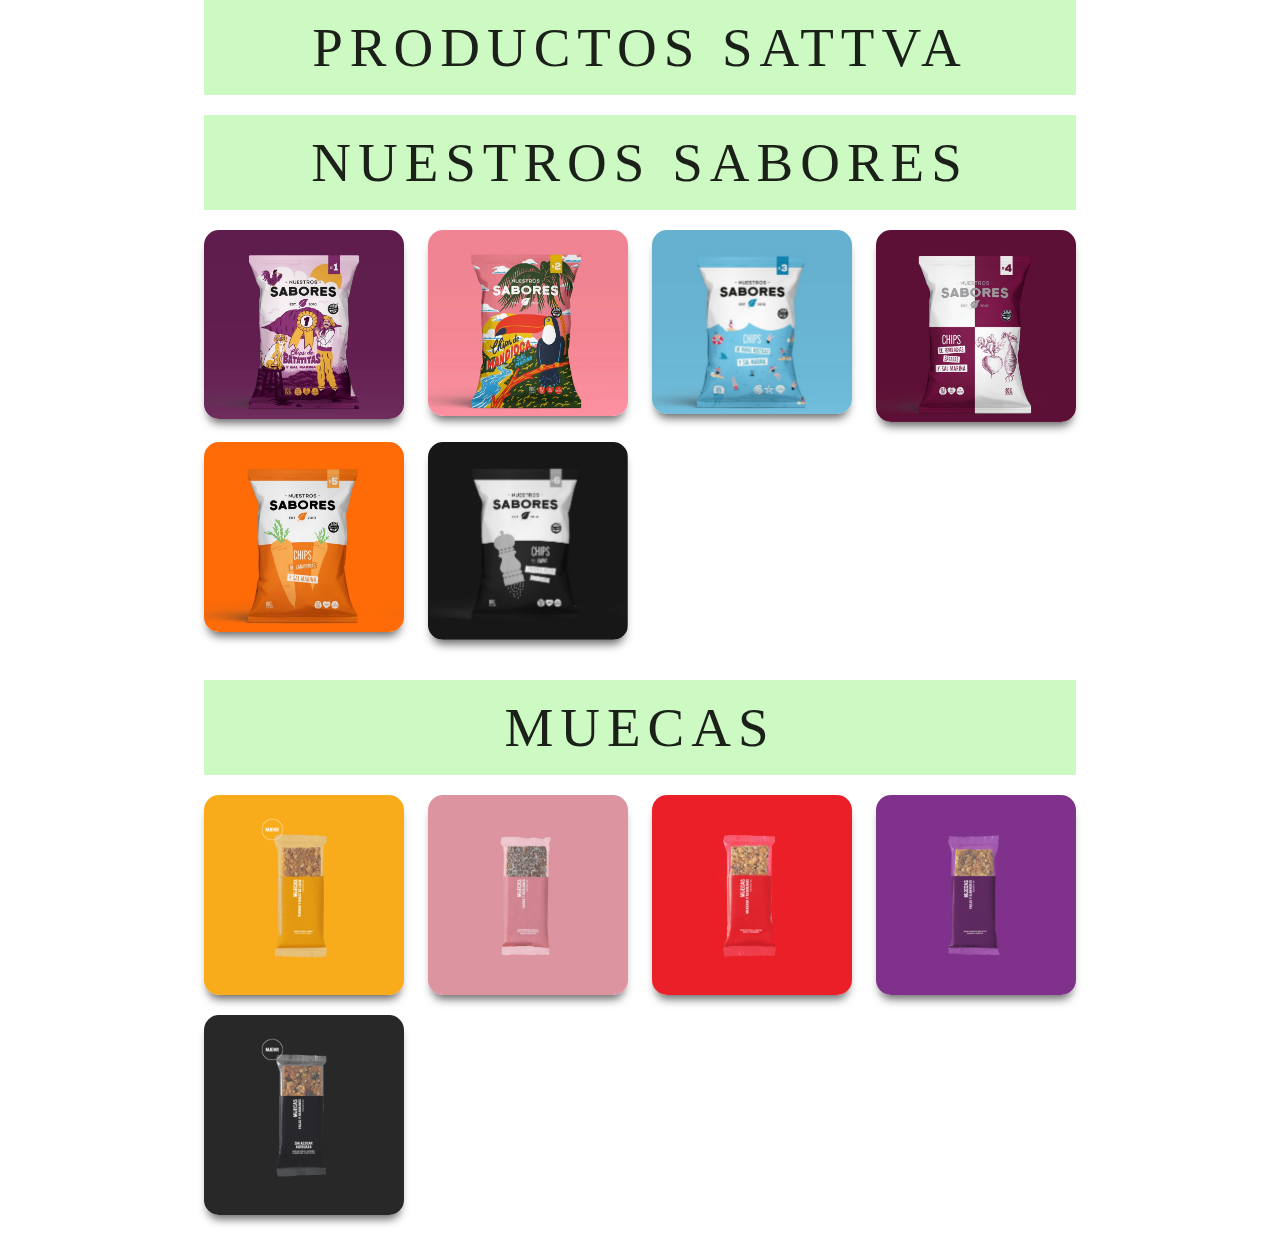
==== products.html @ c897d8fd "Implementacion de galeria" ====
<!DOCTYPE html>
<html lang="es">
<head>
    <meta charset="UTF-8">
    <meta http-equiv="X-UA-Compatible" content="IE=edge">
    <meta name="viewport" content="width=device-width, initial-scale=1.0">
    <link rel="stylesheet" href="https://cdnjs.cloudflare.com/ajax/libs/materialize/1.0.0/css/materialize.min.css">
    <link rel="stylesheet" href="css/stylesproducts.css">
    <link rel="shortcut icon" type="Imagen/x-icon" href="img/Logosattva.jpg">
    <title>Productos</title>
</head>
<body>
    
    <main class="container">
        <div class="row">
            <div class="col s12 center-align">
                <h1 class="titulo">Productos Sattva</h1>
            </div>
        </div>

        <div class="row">
            <div class="col s12 center-align">
                <h2 class="titulo">Nuestros Sabores</h2>
            </div>
        </div>

        <div class="row galeria">
            <div class="col s12 m4 l3">
                <div class="material-placeholder">
                    <img src="img/Fotos Sattva/Nuestros Sabores/batata.png" class="responsive-img materialboxed" alt="" data-caption="Sabor Batata">
                </div>
            </div>

            <div class="col s12 m4 l3">
                <div class="material-placeholder">
                    <img src="img/Fotos Sattva/Nuestros Sabores/yukita.png" class="responsive-img materialboxed" alt="" data-caption="Sabor Yukita">
                </div>
            </div>

            <div class="col s12 m4 l3">
                <div class="material-placeholder">
                    <img src="img/Fotos Sattva/Nuestros Sabores/rustica.png" class="responsive-img materialboxed" alt="" data-caption="Sabor Rustica">
                </div>
            </div>

            <div class="col s12 m4 l3">
                <div class="material-placeholder">
                    <img src="img/Fotos Sattva/Nuestros Sabores/raiz.png" class="responsive-img materialboxed" alt="" data-caption="Sabor Batata y Remolacha">
                </div>
            </div>

            <div class="col s12 m4 l3">
                <div class="material-placeholder">
                    <img src="img/Fotos Sattva/Nuestros Sabores/zanahoria.png" class="responsive-img materialboxed" alt="" data-caption="Sabor Zanahoria">
                </div>
            </div>

            <div class="col s12 m4 l3">
                <div class="material-placeholder">
                    <img src="img/Fotos Sattva/Nuestros Sabores/papapimienta.png" class="responsive-img materialboxed" alt="" data-caption="Sabor Pimienta">
                </div>
            </div>
        </div>

        <div class="row">
            <div class="col s12 center-align">
                <h2 class="titulo">Muecas</h2>
            </div>
        </div>

        <div class="row galeria">

            <div class="col s12 m4 l3">
                <div class="material-placeholder">
                    <img src="img/Fotos Sattva/Muecas/m1.png" class="responsive-img materialboxed" alt="" data-caption="Sabor Banana y Dulce de leche">
                </div>
            </div>

            <div class="col s12 m4 l3">
                <div class="material-placeholder">
                    <img src="img/Fotos Sattva/Muecas/m2.png" class="responsive-img materialboxed" alt="" data-caption="Sabor Cacao y Avellanas">
                </div>
            </div>

            <div class="col s12 m4 l3">
                <div class="material-placeholder">
                    <img src="img/Fotos Sattva/Muecas/m3.png" class="responsive-img materialboxed" alt="" data-caption="Sabor Manzana y Arandanos">
                </div>
            </div>

            <div class="col s12 m4 l3">
                <div class="material-placeholder">
                    <img src="img/Fotos Sattva/Muecas/m4.png" class="responsive-img materialboxed" alt="" data-caption="Sabor Pasas y Almendras">
                </div>
            </div>

            <div class="col s12 m4 l3">
                <div class="material-placeholder">
                    <img src="img/Fotos Sattva/Muecas/m5.png" class="responsive-img materialboxed" alt="" data-caption="Sabor Pasas y Arandanos Sin Azucar">
                </div>
            </div>
        </div>
    </main>

    <script src="https://cdnjs.cloudflare.com/ajax/libs/materialize/1.0.0/js/materialize.min.js"></script>
    <script src="js/products.js"></script>
</body>
</html>
---- css/stylesproducts.css ----
html, body, div, span, applet, object, iframe,
h1, h2, h3, h4, h5, h6, p, blockquote, pre,
a, abbr, acronym, address, big, cite, code,
del, dfn, em, img, ins, kbd, q, s, samp,
small, strike, strong, sub, sup, tt, var,
b, u, i, center,
dl, dt, dd, ol, ul, li,
fieldset, form, label, legend,
table, caption, tbody, tfoot, thead, tr, th, td,
article, aside, canvas, details, embed, 
figure, figcaption, footer, header, hgroup, 
menu, nav, output, ruby, section, summary,
time, mark, audio, video {
	margin: 0;
	padding: 0;
	border: 0;
	font-size: 100%;
	font: inherit;
	vertical-align: baseline;
}
/* HTML5 display-role reset for older browsers */
article, aside, details, figcaption, figure, 
footer, header, hgroup, menu, nav, section {
	display: block;
}
body {
	line-height: 1;
}
ol, ul {
	list-style: none;
}
blockquote, q {
	quotes: none;
}
blockquote:before, blockquote:after,
q:before, q:after {
	content: '';
	content: none;
}
table {
	border-collapse: collapse;
	border-spacing: 0;
}

* {
box-sizing: border-box;
}

.titulo {
    padding: 20px;
    background-color: rgba(156, 244, 136, 0.5);
    font-size: 55px;
    text-transform: uppercase;
    letter-spacing: 7px;
}

.galeria img {
    box-shadow: 0 8px 10px -4px rgba(0, 0, 0, .6);
    border-radius: 15px;
}

.materialbox-caption {
    bottom: 30px;
    right: 0;
    width: 40%;
    height: auto;
    padding: 10px;
    margin: auto;
    background: rosybrown;
    box-shadow: 5px 5px #fff;
    font-size: 20px;
    color: #fff;
    line-height: 28px;
}

.galeria .col {
    margin-bottom: 20px;
}
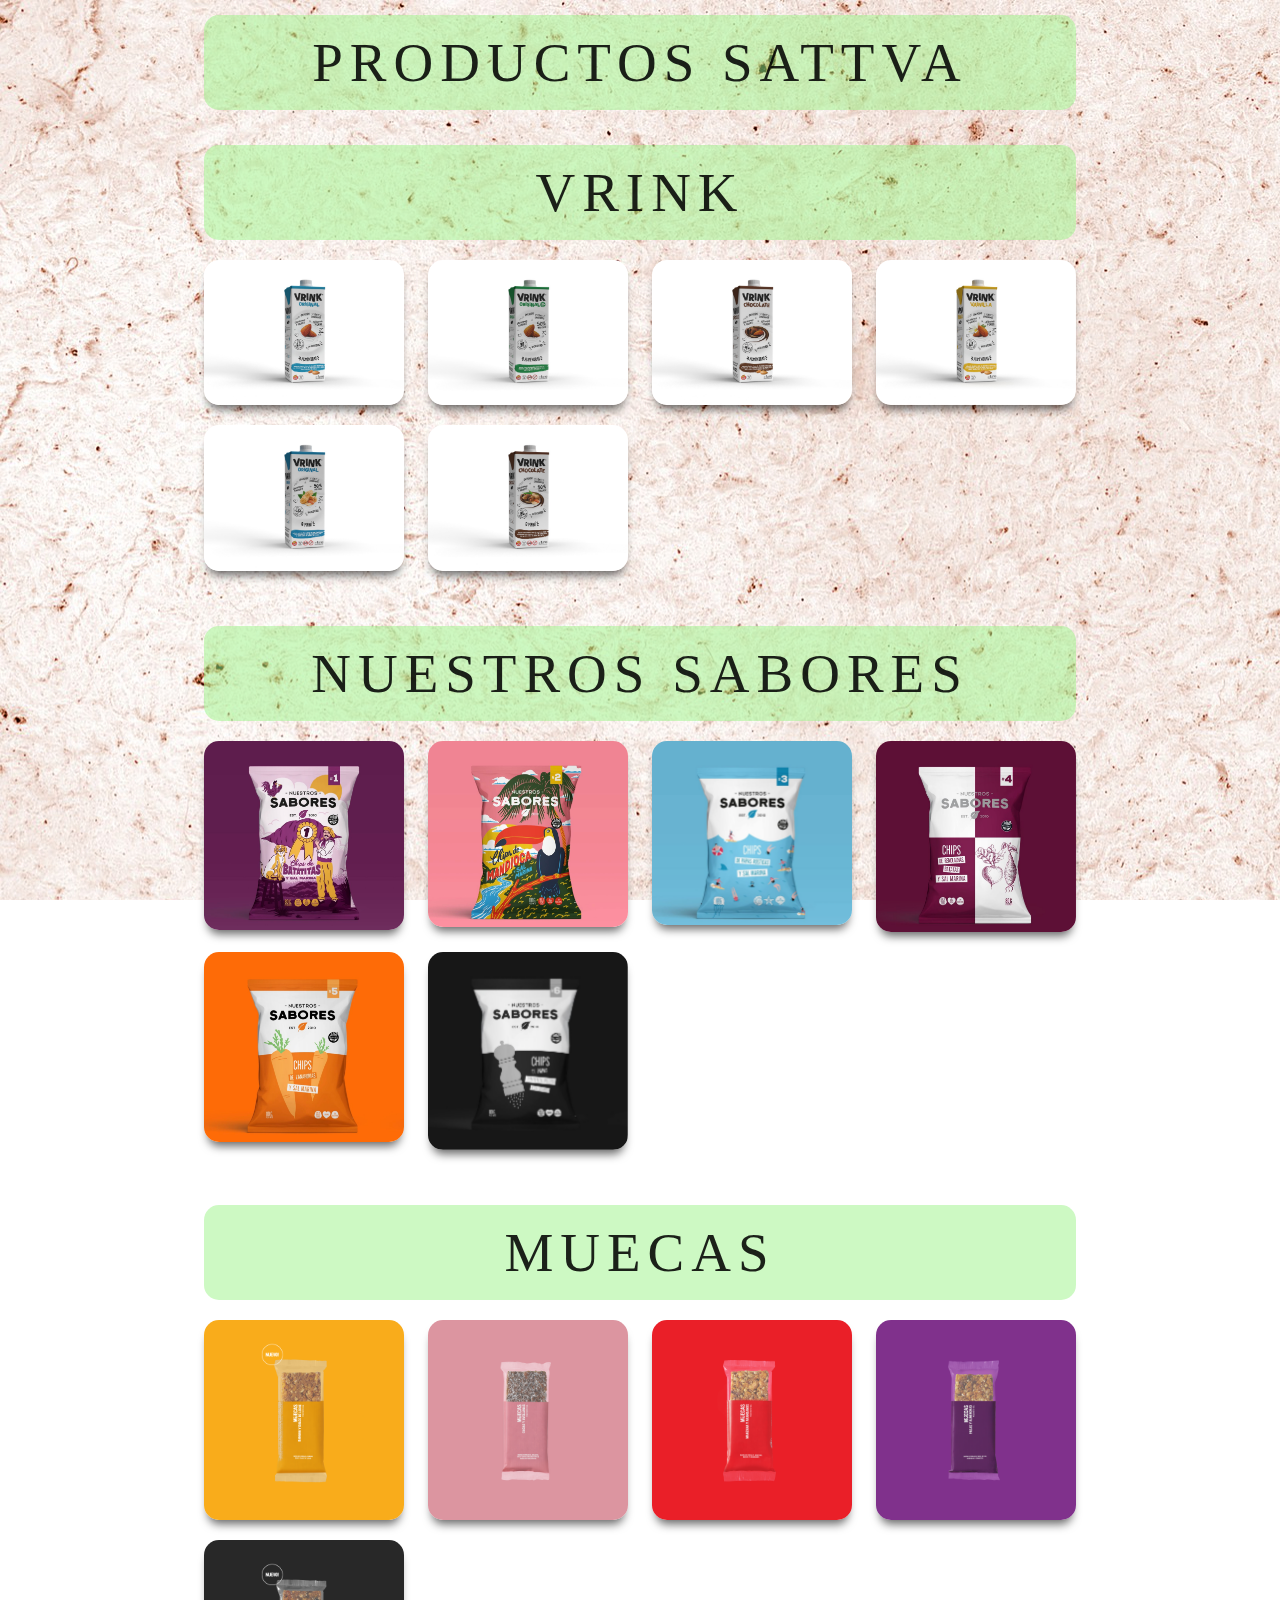
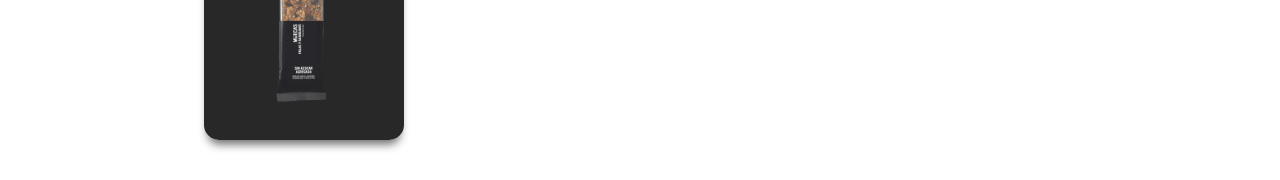
==== commit d4012f48: "Implememntacion de productos" ====
--- a/products.html
+++ b/products.html
@@ -15,6 +15,50 @@
         <div class="row">
             <div class="col s12 center-align">
                 <h1 class="titulo">Productos Sattva</h1>
+            </div>
+        </div>
+
+        <div class="row">
+            <div class="col s12 center-align">
+                <h2 class="titulo">Vrink</h2>
+            </div>
+        </div>
+
+        <div class="row galeria">
+            <div class="col s12 m4 l3">
+                <div class="material-placeholder">
+                    <img src="img/Fotos Sattva/Vrink/Almendras con Azúcar 1 Lt.jpeg" class="responsive-img materialboxed" alt="" data-caption="Almendra original">
+                </div>
+            </div>
+
+            <div class="col s12 m4 l3">
+                <div class="material-placeholder">
+                    <img src="img/Fotos Sattva/Vrink/Original Sin Azúcar 1 lt.jpeg" class="responsive-img materialboxed" alt="" data-caption="Almendra original Sin Azucar">
+                </div>
+            </div>
+
+            <div class="col s12 m4 l3">
+                <div class="material-placeholder">
+                    <img src="img/Fotos Sattva/Vrink/Almendra Chocolate 1lt.jpeg" class="responsive-img materialboxed" alt="" data-caption="Almendra Chocolate">
+                </div>
+            </div>
+
+            <div class="col s12 m4 l3">
+                <div class="material-placeholder">
+                    <img src="img/Fotos Sattva/Vrink/Almendras Vainilla 1lt.jpeg" class="responsive-img materialboxed" alt="" data-caption="Almendra Vainilla">
+                </div>
+            </div>
+
+            <div class="col s12 m4 l3">
+                <div class="material-placeholder">
+                    <img src="img/Fotos Sattva/Vrink/Mani Con Azucar 1lt.jpeg" class="responsive-img materialboxed" alt="" data-caption="Mani Original">
+                </div>
+            </div>
+
+            <div class="col s12 m4 l3">
+                <div class="material-placeholder">
+                    <img src="img/Fotos Sattva/Vrink/Mani Chocolate 1lt.jpeg" class="responsive-img materialboxed" alt="" data-caption="Mani Chocolate">
+                </div>
             </div>
         </div>
 
--- a/css/stylesproducts.css
+++ b/css/stylesproducts.css
@@ -46,9 +46,16 @@
 box-sizing: border-box;
 }
 
+body {
+    background-image: url(../img/fnweb.jpg);
+    background-attachment: fixed;
+}
+
 .titulo {
     padding: 20px;
     background-color: rgba(156, 244, 136, 0.5);
+    border-radius: 15px;
+    margin-top: 15px;
     font-size: 55px;
     text-transform: uppercase;
     letter-spacing: 7px;
@@ -67,6 +74,7 @@
     padding: 10px;
     margin: auto;
     background: rosybrown;
+    border-radius: 15px;
     box-shadow: 5px 5px #fff;
     font-size: 20px;
     color: #fff;
@@ -75,4 +83,26 @@
 
 .galeria .col {
     margin-bottom: 20px;
+}
+
+body::-webkit-scrollbar {
+    width: 10px;
+}
+
+body::-webkit-scrollbar-thumb {
+background: rgba(0, 237, 7, 0.5);
+border-radius: 50px;
+border-right: 2px solid #fff;
+}
+
+@media screen and (max-width: 600px) {
+    .materialbox-caption {
+        width: 90%;
+    }
+}
+
+@media screen and (max-width: 992px) {
+    .materialbox-caption {
+        width: 70%;
+    }
 }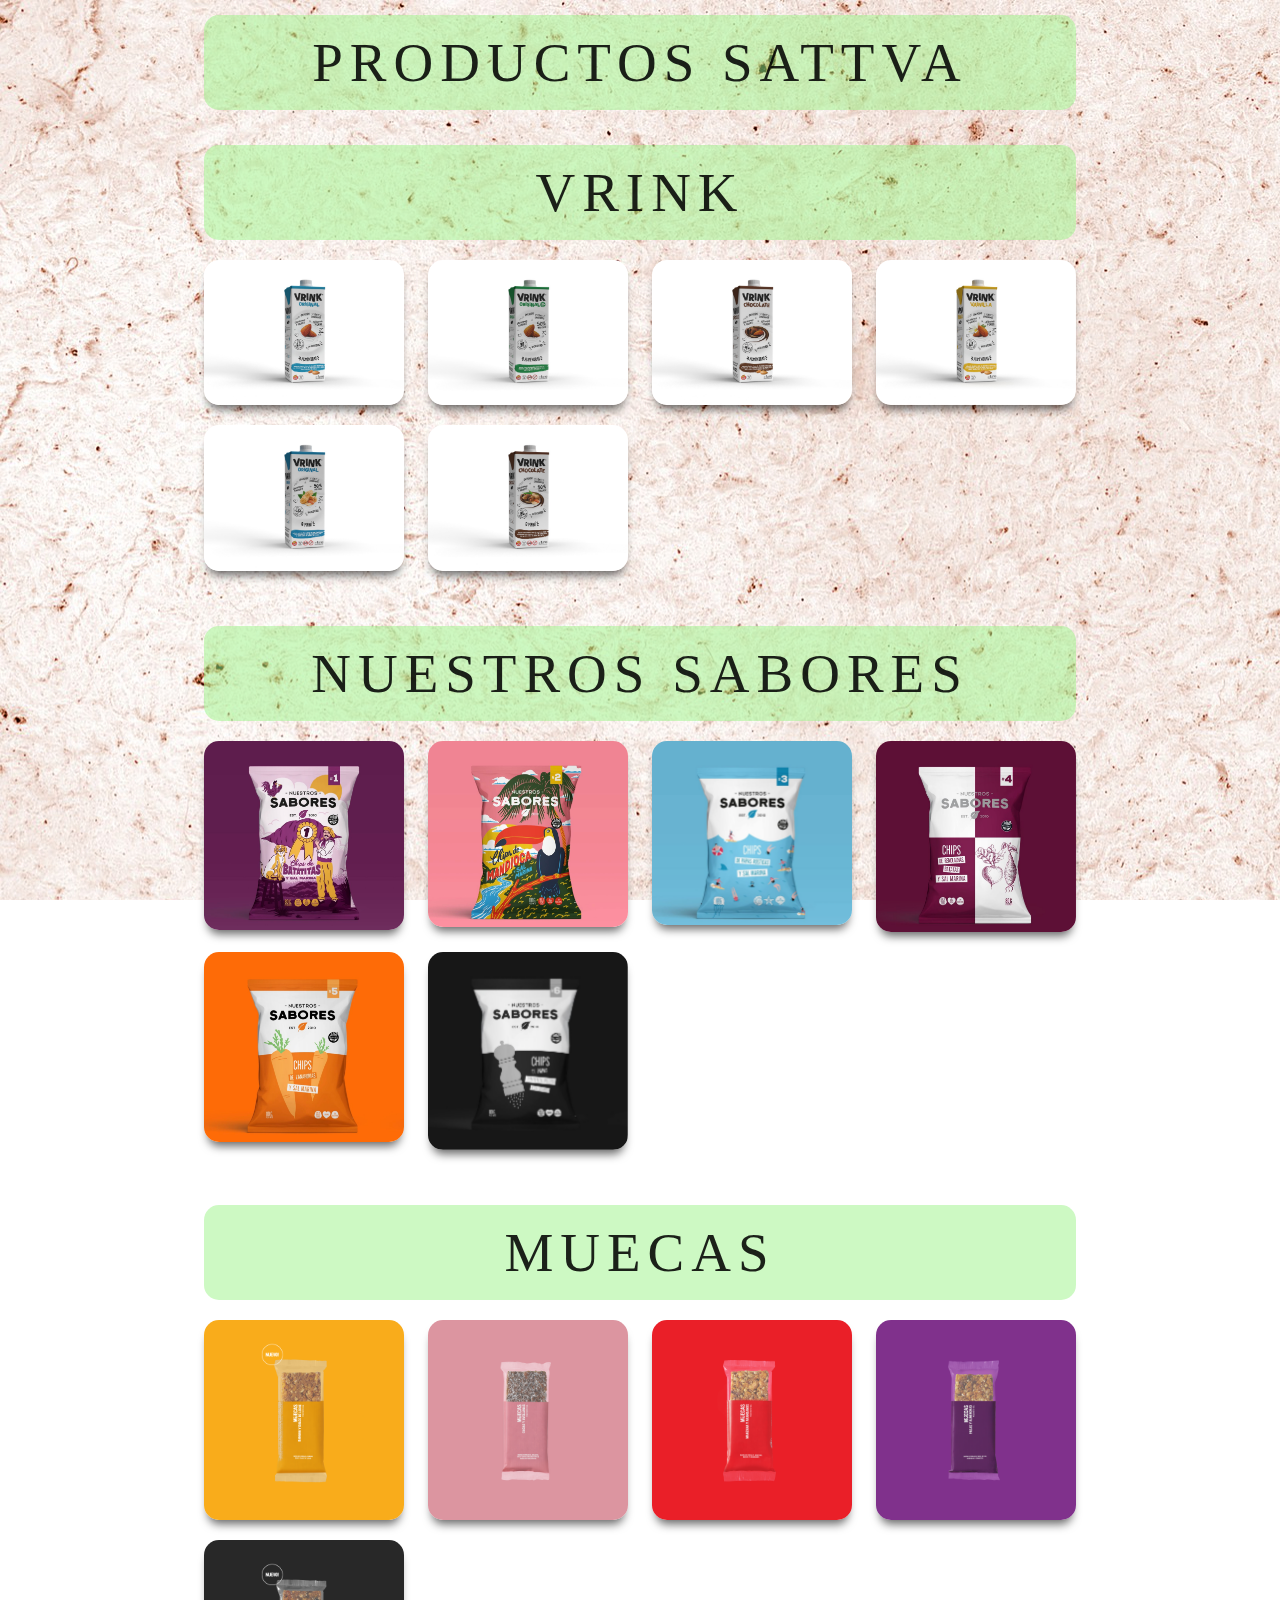
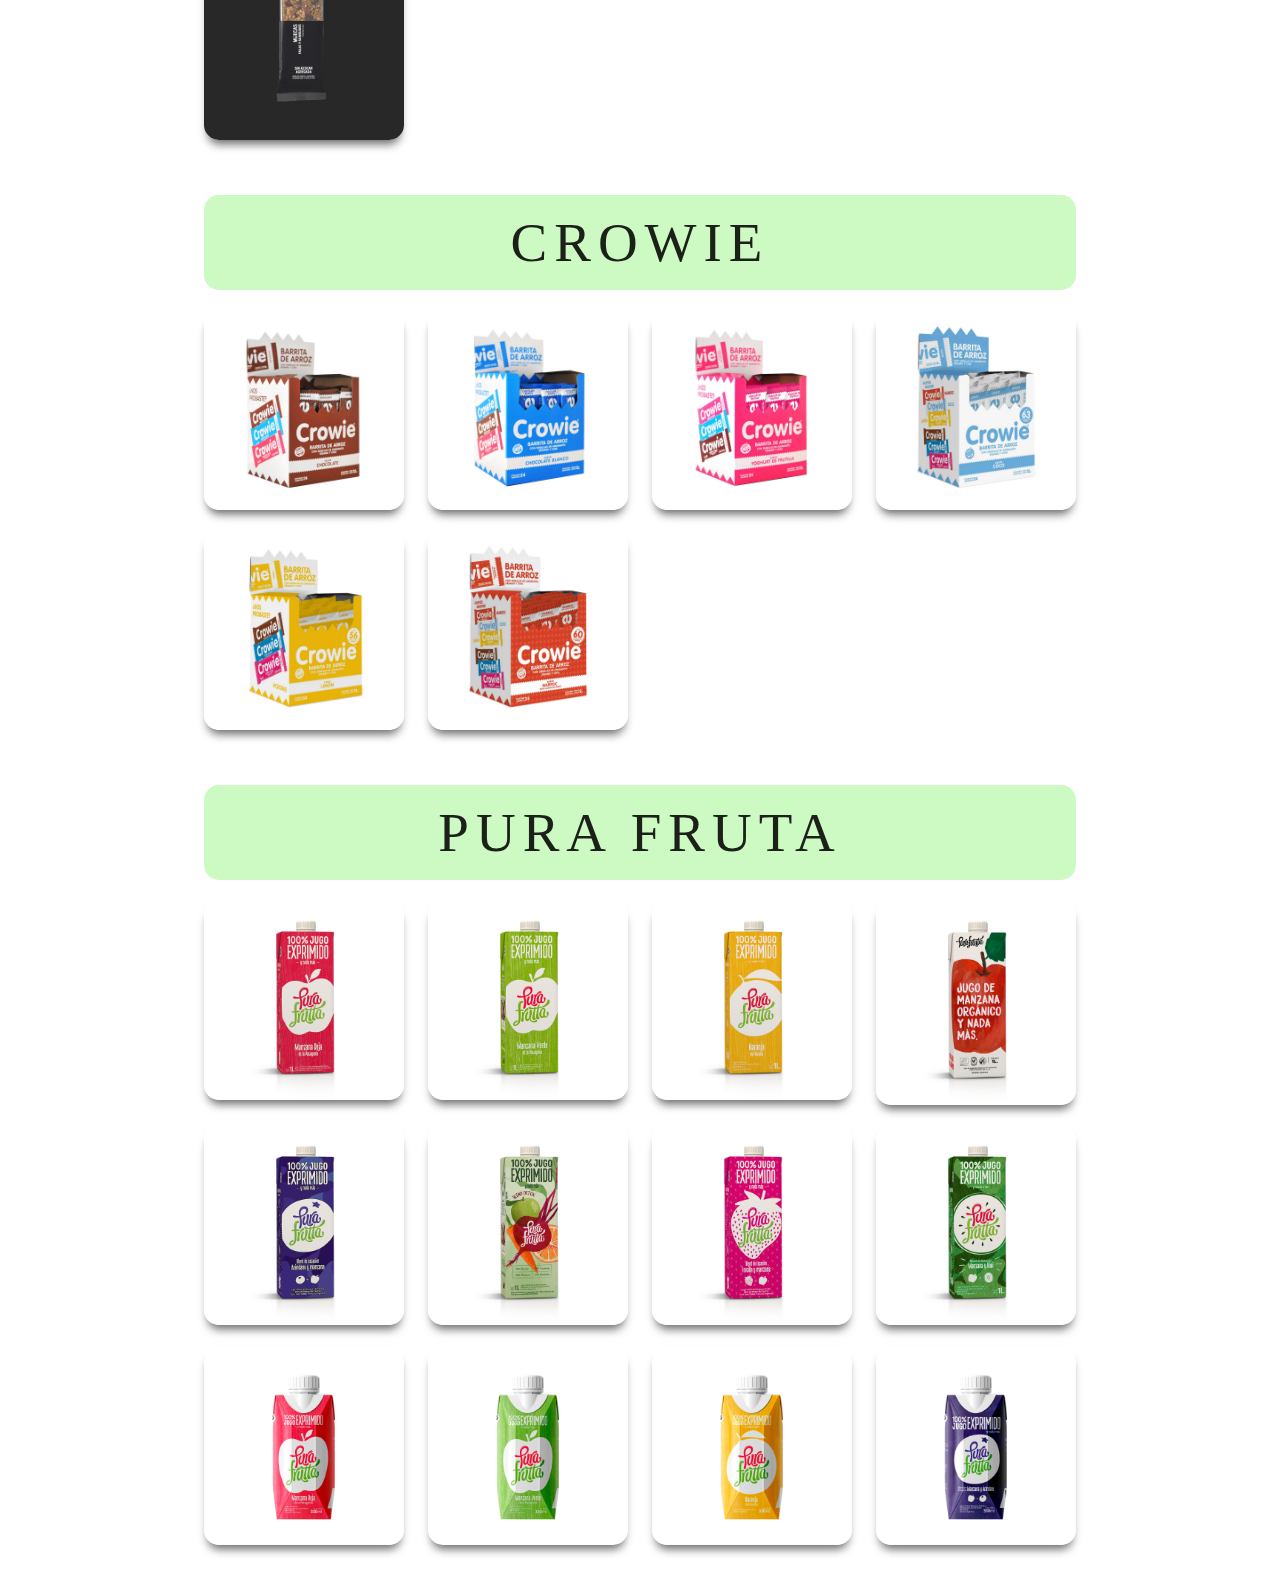
==== commit 95eca99d: "Implementacion de productos" ====
--- a/products.html
+++ b/products.html
@@ -60,6 +60,7 @@
                     <img src="img/Fotos Sattva/Vrink/Mani Chocolate 1lt.jpeg" class="responsive-img materialboxed" alt="" data-caption="Mani Chocolate">
                 </div>
             </div>
+
         </div>
 
         <div class="row">
@@ -143,6 +144,133 @@
                     <img src="img/Fotos Sattva/Muecas/m5.png" class="responsive-img materialboxed" alt="" data-caption="Sabor Pasas y Arandanos Sin Azucar">
                 </div>
             </div>
+        </div>
+
+        <div class="row">
+            <div class="col s12 center-align">
+                <h2 class="titulo">Crowie</h2>
+            </div>
+        </div>
+
+        <div class="row galeria">
+            <div class="col s12 m4 l3">
+                <div class="material-placeholder">
+                    <img src="img/Fotos Sattva/Crowie/barra chocolate.jpg" class="responsive-img materialboxed" alt="" data-caption="Chocolate Negro">
+                </div>
+            </div>
+
+            <div class="col s12 m4 l3">
+                <div class="material-placeholder">
+                    <img src="img/Fotos Sattva/Crowie/barra choco blanco.jpg" class="responsive-img materialboxed" alt="" data-caption="Chocolate Blanco">
+                </div>
+            </div>
+
+            <div class="col s12 m4 l3">
+                <div class="material-placeholder">
+                    <img src="img/Fotos Sattva/Crowie/barra frutilla.jpg" class="responsive-img materialboxed" alt="" data-caption="Frutilla">
+                </div>
+            </div>
+
+            <div class="col s12 m4 l3">
+                <div class="material-placeholder">
+                    <img src="img/Fotos Sattva/Crowie/barra coco.jpg" class="responsive-img materialboxed" alt="" data-caption="Coco">
+                </div>
+            </div>
+
+            <div class="col s12 m4 l3">
+                <div class="material-placeholder">
+                    <img src="img/Fotos Sattva/Crowie/barra limon.jpg" class="responsive-img materialboxed" alt="" data-caption="Limon">
+                </div>
+            </div>
+
+            <div class="col s12 m4 l3">
+                <div class="material-placeholder">
+                    <img src="img/Fotos Sattva/Crowie/barra marroc.jpg" class="responsive-img materialboxed" alt="" data-caption="Marroc con Mani">
+                </div>
+            </div>
+
+        </div>
+
+        <div class="row">
+            <div class="col s12 center-align">
+                <h2 class="titulo">Pura Fruta</h2>
+            </div>
+        </div>
+
+        <div class="row galeria">
+            <div class="col s12 m4 l3">
+                <div class="material-placeholder">
+                    <img src="img/Fotos Sattva/Pura Frutta/1. 1 LITRO/manzanaroja1l.png" class="responsive-img materialboxed" alt="" data-caption="Manzana Roja">
+                </div>
+            </div>
+
+            <div class="col s12 m4 l3">
+                <div class="material-placeholder">
+                    <img src="img/Fotos Sattva/Pura Frutta/1. 1 LITRO/manzanaverde1l.png" class="responsive-img materialboxed" alt="" data-caption="Manzana Verde">
+                </div>
+            </div>
+
+            <div class="col s12 m4 l3">
+                <div class="material-placeholder">
+                    <img src="img/Fotos Sattva/Pura Frutta/1. 1 LITRO/naranja1l.png" class="responsive-img materialboxed" alt="" data-caption="Naranja">
+                </div>
+            </div>
+
+            <div class="col s12 m4 l3">
+                <div class="material-placeholder">
+                    <img src="img/Fotos Sattva/Pura Frutta/1. 1 LITRO/manzanaorganico1l.png" class="responsive-img materialboxed" alt="" data-caption="Manzana Organica">
+                </div>
+            </div>
+
+            <div class="col s12 m4 l3">
+                <div class="material-placeholder">
+                    <img src="img/Fotos Sattva/Pura Frutta/1. 1 LITRO/arandano1l.png" class="responsive-img materialboxed" alt="" data-caption="Arandano">
+                </div>
+            </div>
+
+            <div class="col s12 m4 l3">
+                <div class="material-placeholder">
+                    <img src="img/Fotos Sattva/Pura Frutta/1. 1 LITRO/detox1l.png" class="responsive-img materialboxed" alt="" data-caption="Naranja, Manzana, Zanahoria, Remolacha">
+                </div>
+            </div>
+
+
+            <div class="col s12 m4 l3">
+                <div class="material-placeholder">
+                    <img src="img/Fotos Sattva/Pura Frutta/1. 1 LITRO/frutilla1l.png" class="responsive-img materialboxed" alt="" data-caption="Frutilla">
+                </div>
+            </div>
+
+            <div class="col s12 m4 l3">
+                <div class="material-placeholder">
+                    <img src="img/Fotos Sattva/Pura Frutta/1. 1 LITRO/kiwi1l.png" class="responsive-img materialboxed" alt="" data-caption="Kiwi">
+                </div>
+            </div>
+
+            <div class="col s12 m4 l3">
+                <div class="material-placeholder">
+                    <img src="img/Fotos Sattva/Pura Frutta/2. 330 ML/manzanaroja330.png" class="responsive-img materialboxed" alt="" data-caption="Manzana Roja">
+                </div>
+            </div>
+
+            <div class="col s12 m4 l3">
+                <div class="material-placeholder">
+                    <img src="img/Fotos Sattva/Pura Frutta/2. 330 ML/manzanaverde330.png" class="responsive-img materialboxed" alt="" data-caption="Manzana Verde">
+                </div>
+            </div>
+
+            <div class="col s12 m4 l3">
+                <div class="material-placeholder">
+                    <img src="img/Fotos Sattva/Pura Frutta/2. 330 ML/naranja330.png" class="responsive-img materialboxed" alt="" data-caption="Naranja">
+                </div>
+            </div>
+
+            <div class="col s12 m4 l3">
+                <div class="material-placeholder">
+                    <img src="img/Fotos Sattva/Pura Frutta/2. 330 ML/arandano330.png" class="responsive-img materialboxed" alt="" data-caption="Arandano">
+                </div>
+            </div>
+
         </div>
     </main>
 
--- a/css/stylesproducts.css
+++ b/css/stylesproducts.css
@@ -64,6 +64,7 @@
 .galeria img {
     box-shadow: 0 8px 10px -4px rgba(0, 0, 0, .6);
     border-radius: 15px;
+    padding: 0;
 }
 
 .materialbox-caption {
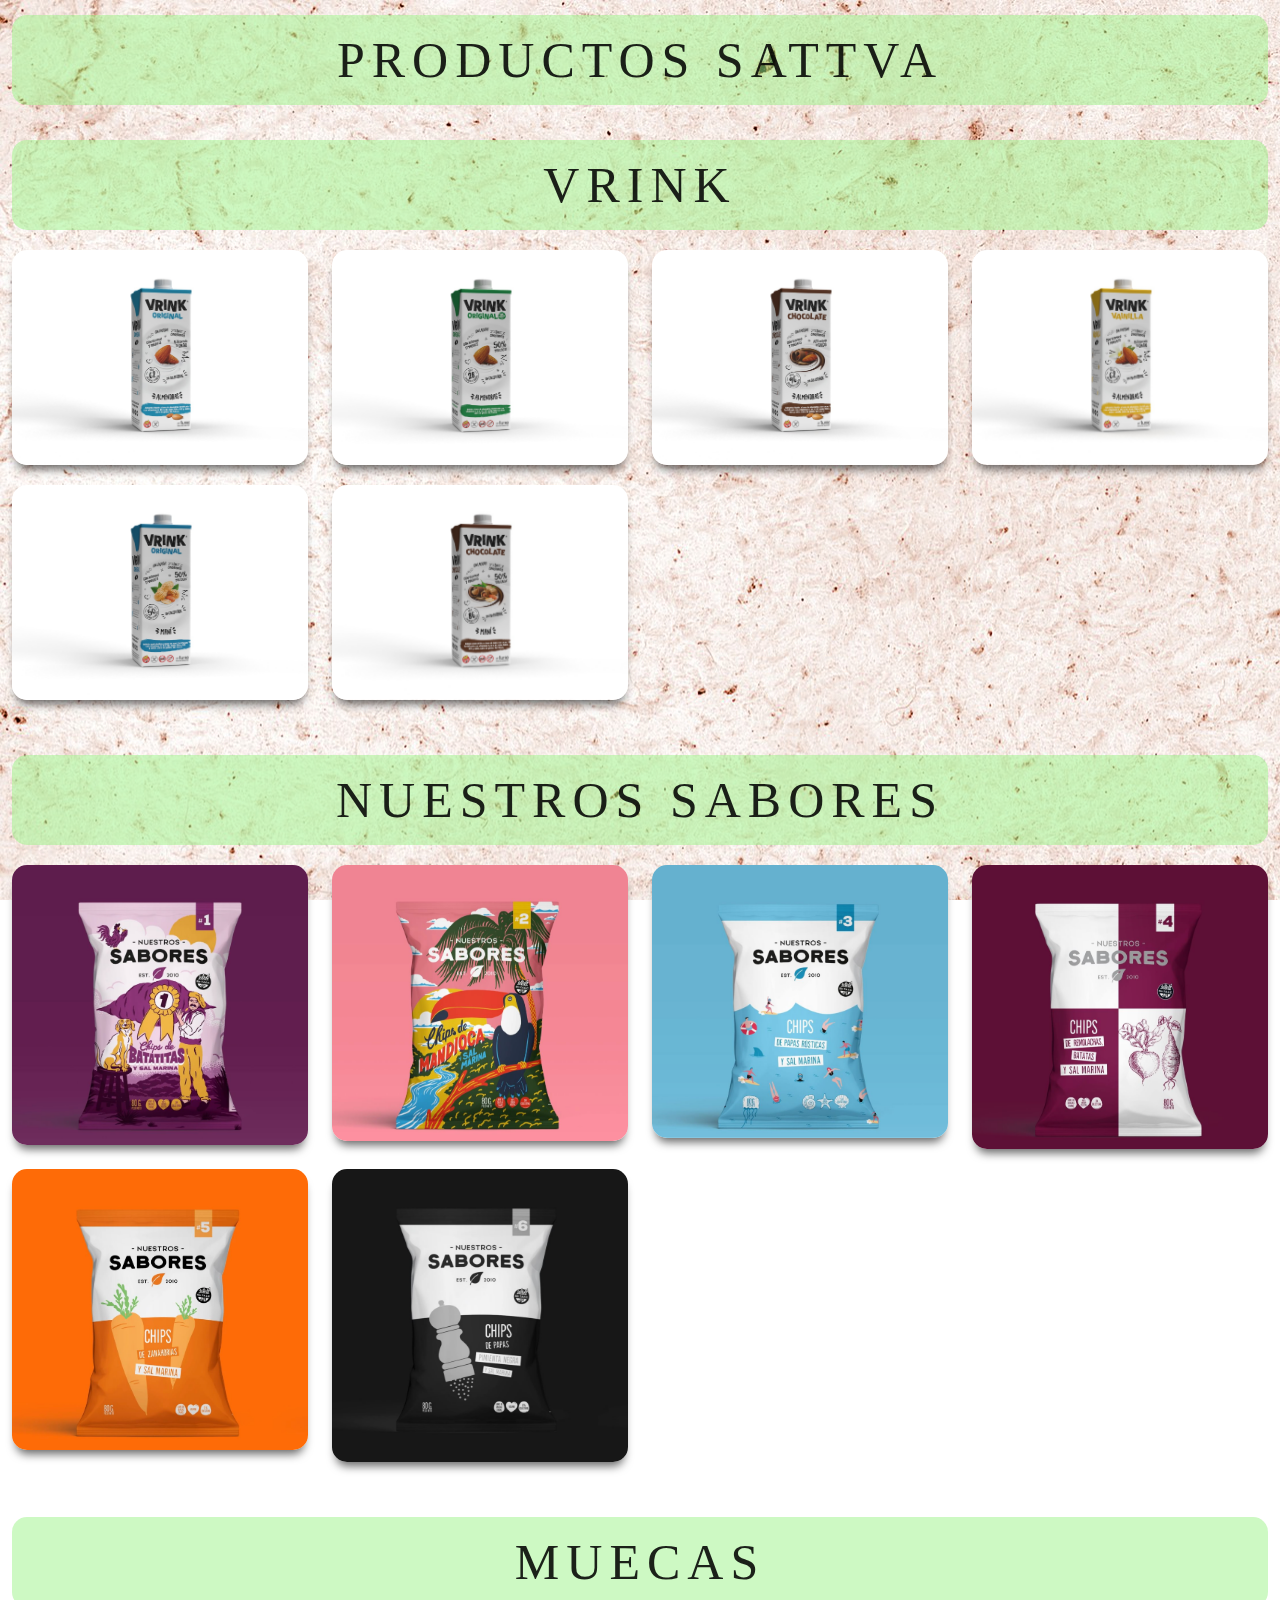
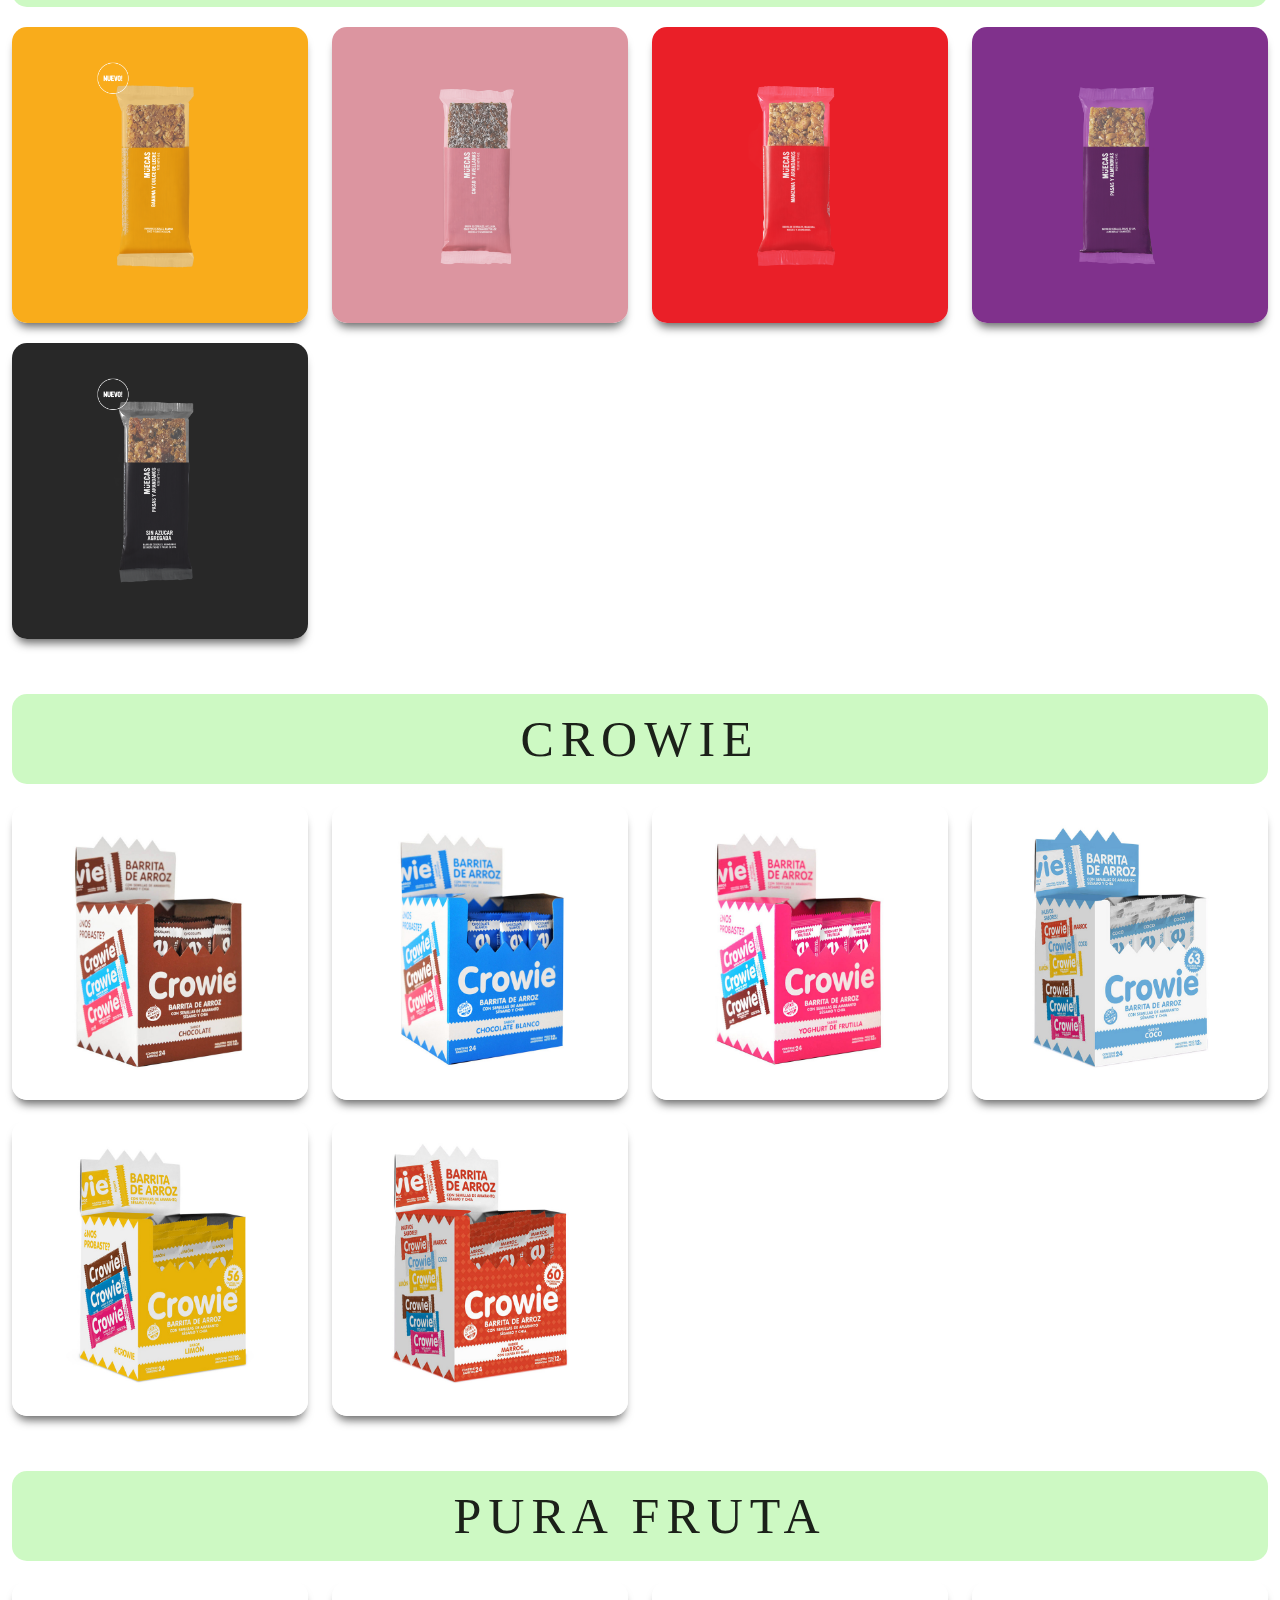
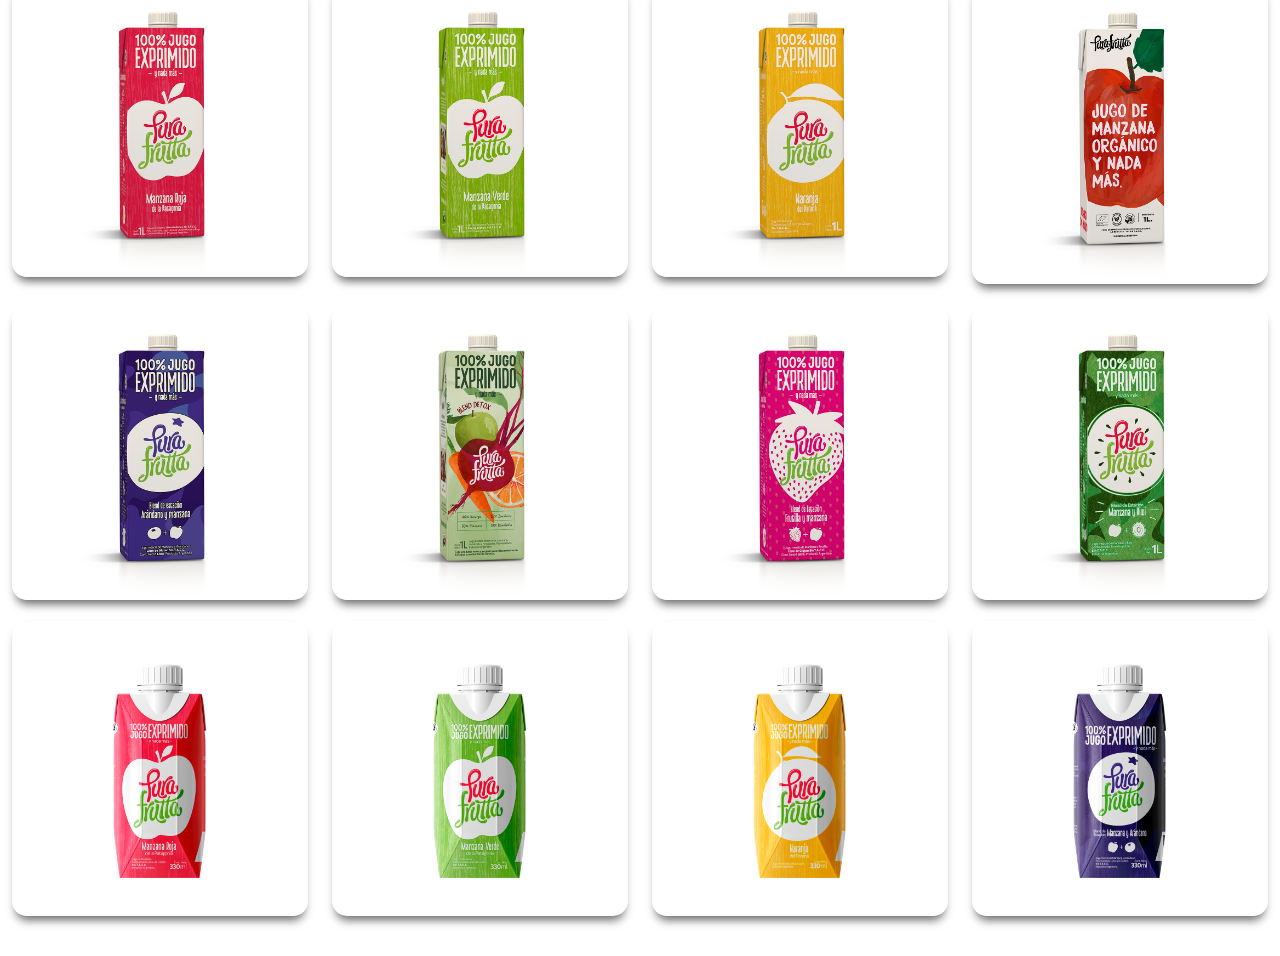
==== commit 70c5c288: "Implementacion de marcas individuales" ====
--- a/products.html
+++ b/products.html
@@ -6,7 +6,7 @@
     <meta name="viewport" content="width=device-width, initial-scale=1.0">
     <link rel="stylesheet" href="https://cdnjs.cloudflare.com/ajax/libs/materialize/1.0.0/css/materialize.min.css">
     <link rel="stylesheet" href="css/stylesproducts.css">
-    <link rel="shortcut icon" type="Imagen/x-icon" href="img/Logosattva.jpg">
+    <link rel="shortcut icon" type="Imagen/x-icon" href="img/Recursos Hojas/Hoja Grande V2.png">
     <title>Productos</title>
 </head>
 <body>
--- a/css/stylesproducts.css
+++ b/css/stylesproducts.css
@@ -56,9 +56,13 @@
     background-color: rgba(156, 244, 136, 0.5);
     border-radius: 15px;
     margin-top: 15px;
-    font-size: 55px;
+    font-size: 50px;
     text-transform: uppercase;
     letter-spacing: 7px;
+}
+
+.container {
+    width: 100%;
 }
 
 .galeria img {
@@ -100,6 +104,7 @@
     .materialbox-caption {
         width: 90%;
     }
+
 }
 
 @media screen and (max-width: 992px) {
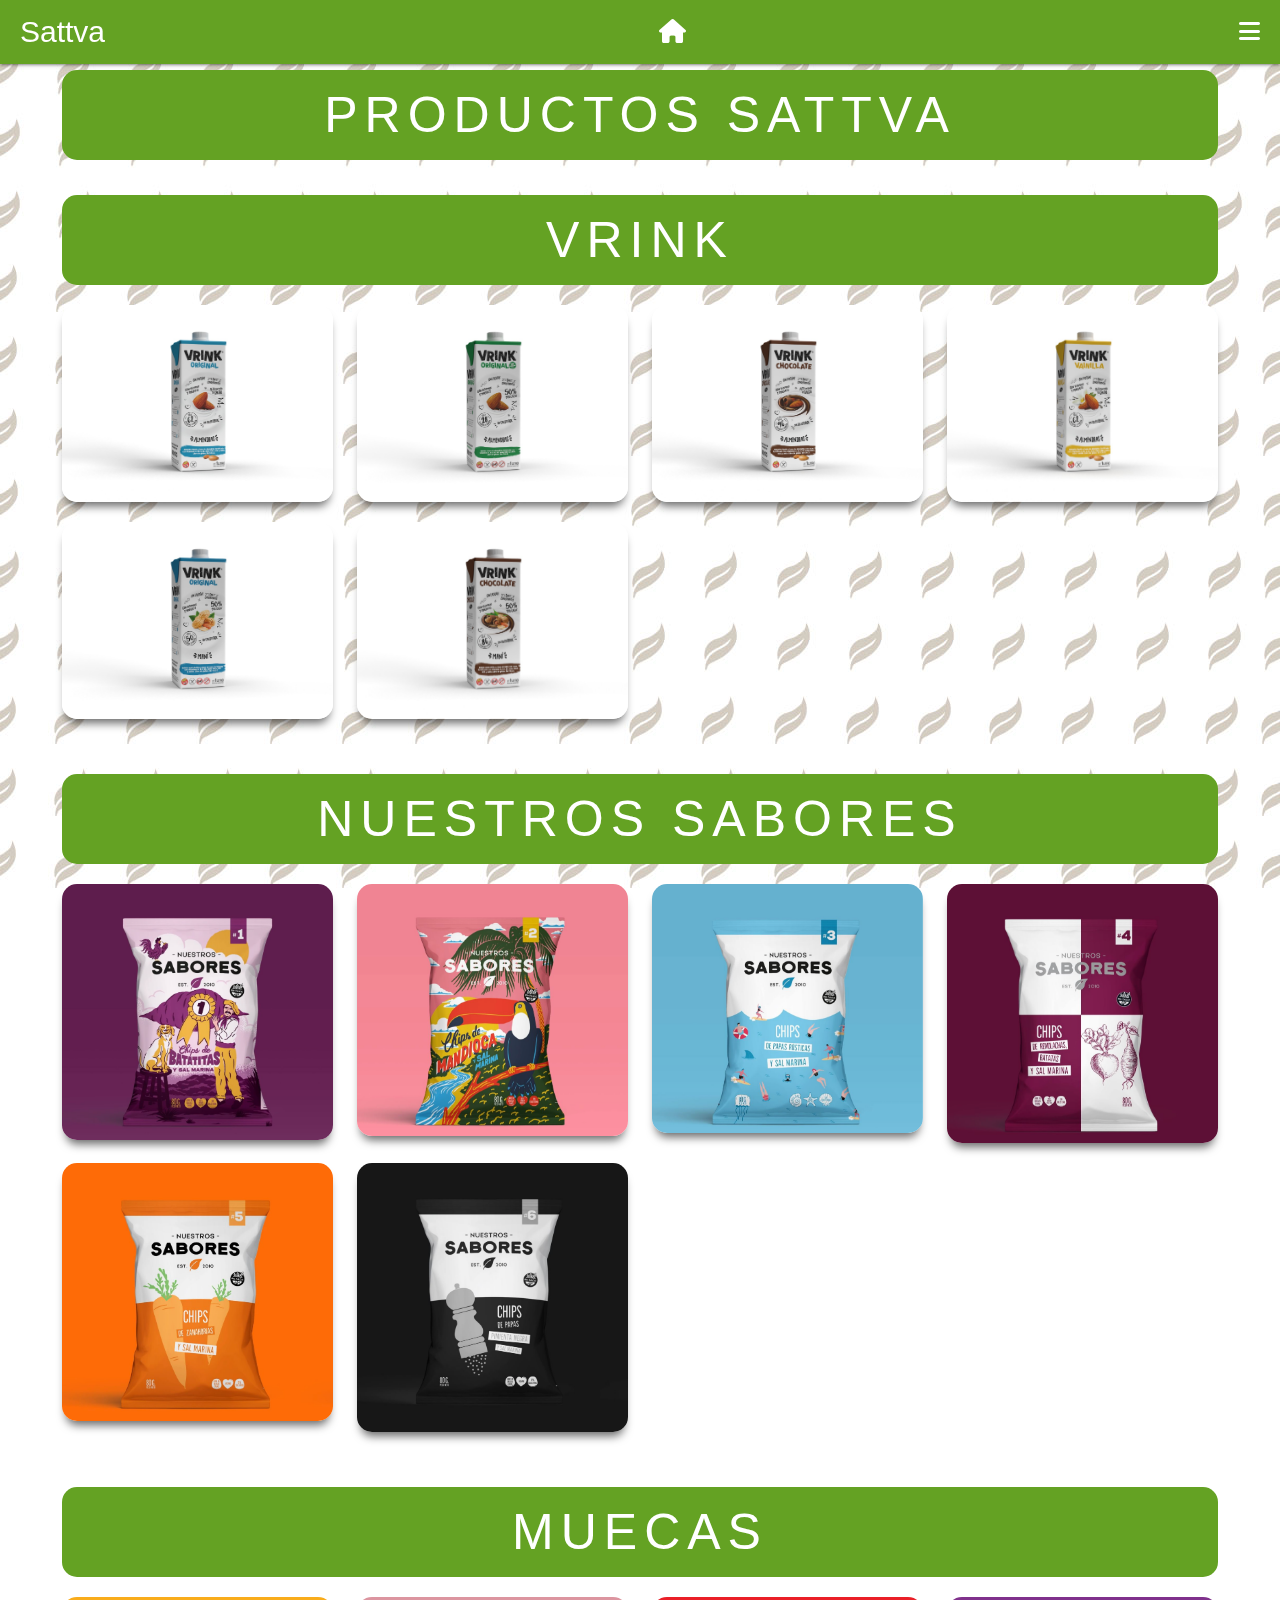
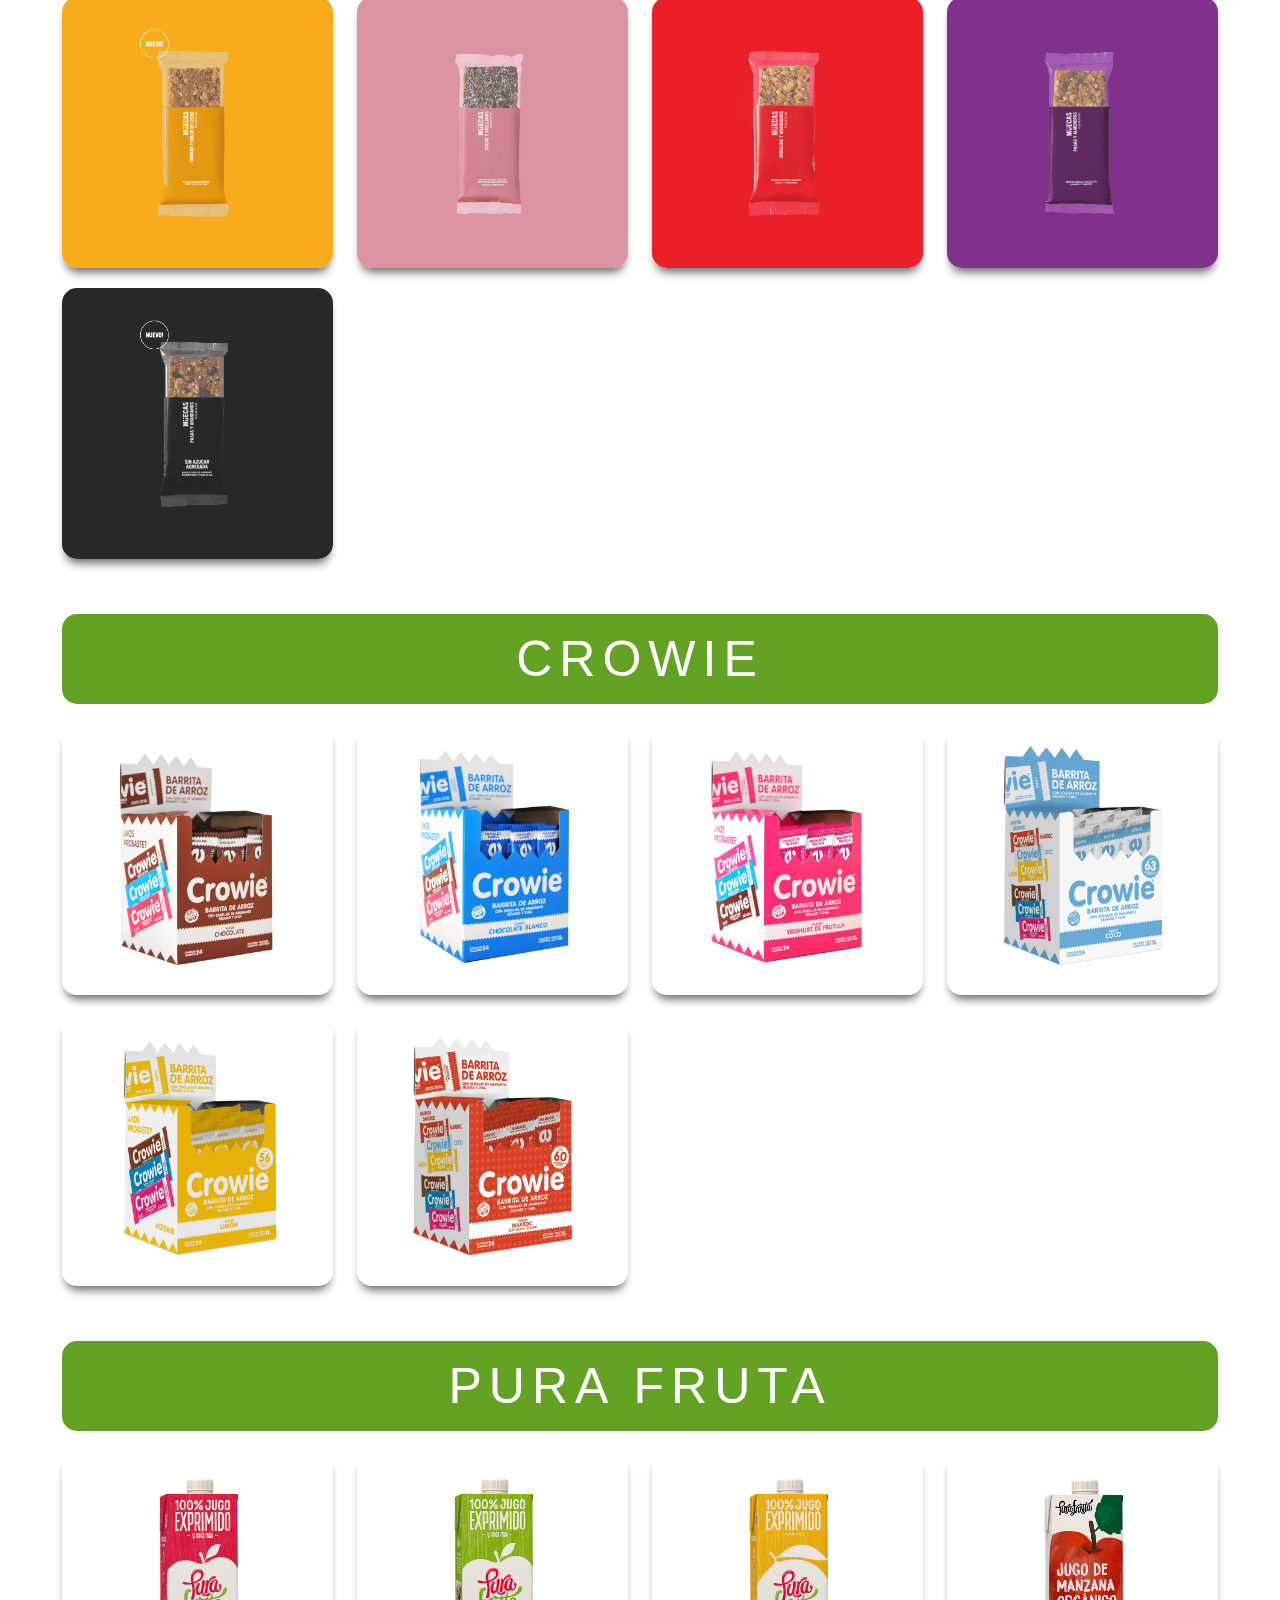
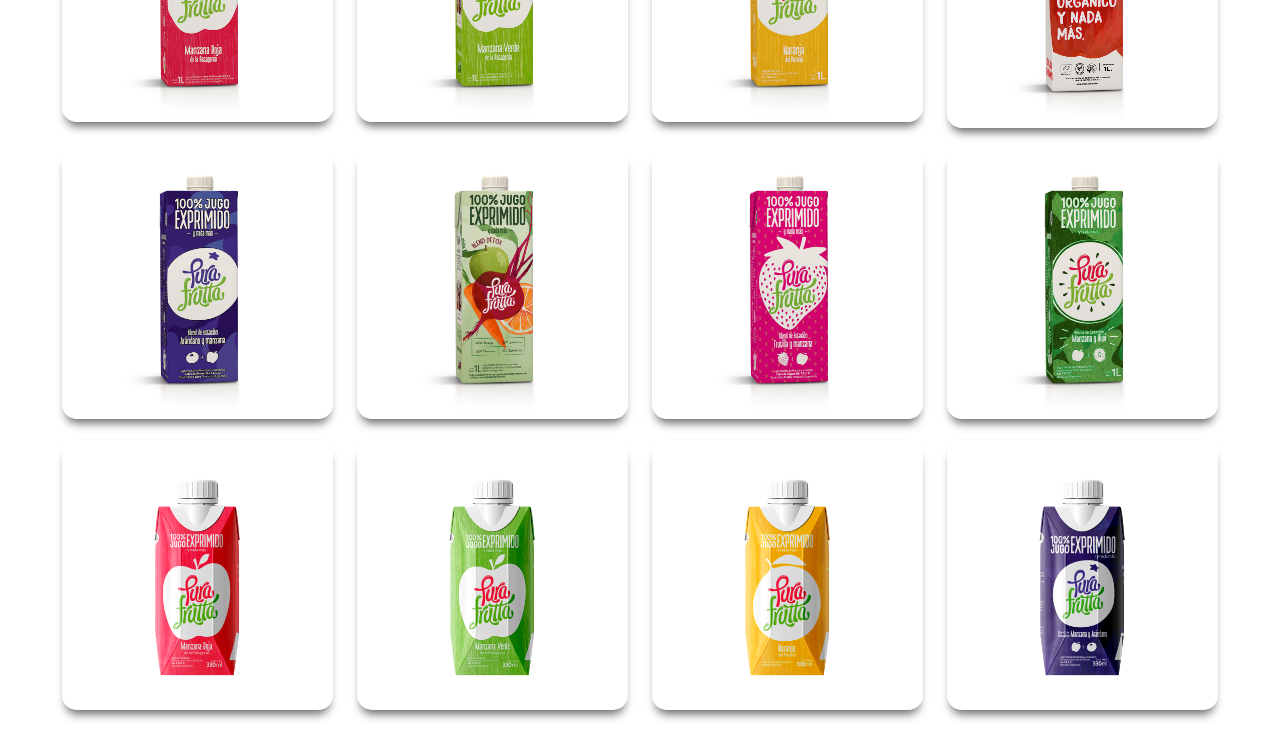
==== commit 780e6c7c: "Navegacion de productos" ====
--- a/products.html
+++ b/products.html
@@ -6,12 +6,38 @@
     <meta name="viewport" content="width=device-width, initial-scale=1.0">
     <link rel="stylesheet" href="https://cdnjs.cloudflare.com/ajax/libs/materialize/1.0.0/css/materialize.min.css">
     <link rel="stylesheet" href="css/stylesproducts.css">
+    <link rel="stylesheet" href="https://cdnjs.cloudflare.com/ajax/libs/font-awesome/6.0.0-beta3/css/all.min.css"/>
     <link rel="shortcut icon" type="Imagen/x-icon" href="img/Recursos Hojas/Hoja Grande V2.png">
     <title>Productos</title>
 </head>
 <body>
+
+    <header class="header">
+        <nav class="nav">
+            <a href="index.html" class="logo-line">Sattva</a>
+            <a class="home-toggle" href="#products"><i class="fas fa-home"></i></a>
+            <div class="nav-toggle" aria-label="Abrir Menu">
+                <i class="fas fa-bars"></i>
+            </div>
+        </nav>
+
+        <div id="menu" class="navegacion">
+            <ul class="nav-menu">
+                <li class="vr"><a href="#vrink">Vrink</a></li>
+                <li class="ns"><a href="#nuestrossabores">Nuestros Sabores</a></li>
+                <li class="mc"><a href="#muecas">Muecas</a></li>
+                <li class="cw"><a href="#crowie">Crowie</a></li>
+                <li class="pf"><a href="#purafruta">Pura Fruta</a></li>
+            </ul>
+        </div>
+    </header>
     
     <main class="container">
+        
+        <div class="products-home"  id="products">
+
+        </div>
+
         <div class="row">
             <div class="col s12 center-align">
                 <h1 class="titulo">Productos Sattva</h1>
@@ -20,7 +46,7 @@
 
         <div class="row">
             <div class="col s12 center-align">
-                <h2 class="titulo">Vrink</h2>
+                <h2 class="titulo" id="vrink">Vrink</h2>
             </div>
         </div>
 
@@ -65,7 +91,7 @@
 
         <div class="row">
             <div class="col s12 center-align">
-                <h2 class="titulo">Nuestros Sabores</h2>
+                <h2 class="titulo" id="nuestrossabores">Nuestros Sabores</h2>
             </div>
         </div>
 
@@ -109,7 +135,7 @@
 
         <div class="row">
             <div class="col s12 center-align">
-                <h2 class="titulo">Muecas</h2>
+                <h2 class="titulo" id="muecas">Muecas</h2>
             </div>
         </div>
 
@@ -148,7 +174,7 @@
 
         <div class="row">
             <div class="col s12 center-align">
-                <h2 class="titulo">Crowie</h2>
+                <h2 class="titulo" id="crowie">Crowie</h2>
             </div>
         </div>
 
@@ -193,7 +219,7 @@
 
         <div class="row">
             <div class="col s12 center-align">
-                <h2 class="titulo">Pura Fruta</h2>
+                <h2 class="titulo" id="purafruta">Pura Fruta</h2>
             </div>
         </div>
 
--- a/css/stylesproducts.css
+++ b/css/stylesproducts.css
@@ -46,23 +46,36 @@
 box-sizing: border-box;
 }
 
+html{
+    scroll-behavior: smooth;
+    }
+
 body {
-    background-image: url(../img/fnweb.jpg);
+    background-image: url(../img/Fondo-web-sattva.jpg);
     background-attachment: fixed;
-}
+    font-family: 'Libre Franklin', sans-serif;
+}
+
+.products-home {
+    padding: 20px;
+    margin-bottom: 15px;
+}
+
 
 .titulo {
     padding: 20px;
-    background-color: rgba(156, 244, 136, 0.5);
+    background-color: #64a223;
     border-radius: 15px;
     margin-top: 15px;
     font-size: 50px;
     text-transform: uppercase;
     letter-spacing: 7px;
+    color: #ffffff;
 }
 
 .container {
     width: 100%;
+    padding: 0 50px;
 }
 
 .galeria img {
@@ -100,6 +113,95 @@
 border-right: 2px solid #fff;
 }
 
+
+.logo-line {
+    line-height: 60px;
+    padding: 0 20px;
+    font-size: 30px;
+}
+
+
+nav.nav {
+    display: flex;
+    justify-content: space-between;
+    background-color: #64a223;
+    align-items: center;
+    position: fixed;
+    z-index: 1;
+}
+
+
+.nav-toggle, .home-toggle {
+    color: white;
+    background: none;
+    border: none;
+    font-size: 60px;
+    padding: 0 20px;
+    line-height: 60px;
+    cursor: pointer;
+
+    transition: ease-in-out .5s;
+}
+
+.navegacion {
+    flex-direction: column;
+    align-items: center;
+    padding: 20px 0;
+    margin: 0;
+    background-color: #c4d69c;
+    position: fixed;
+    left: 0;
+    top: 60px;
+    width: 100%;
+    z-index: 1;
+
+    height: calc(100% - 60px);
+    overflow-y: auto;
+
+    left: 100%;
+    transition: left 0.3s;
+}
+
+.nav-menu {
+    align-items: center;
+    justify-content: center;
+}
+
+
+li a{
+    text-decoration: none;
+    color: #ffffff;
+    padding: 25px;
+}
+
+
+.nav-menu_visible {
+    left: 0;
+}
+
+ul{
+    list-style: none;
+    font-size: 18px;
+}
+
+li{
+    float: none;
+    line-height: 70px;
+    margin: auto;
+    text-transform: uppercase;
+    width: max-content;
+    font-weight: bold;
+}
+
+li a:hover {
+    background-color: #d3d1cd;
+    border-radius: 15px;
+}
+
+.animacion {
+    transform: rotate(90deg);
+}
+
 @media screen and (max-width: 600px) {
     .materialbox-caption {
         width: 90%;
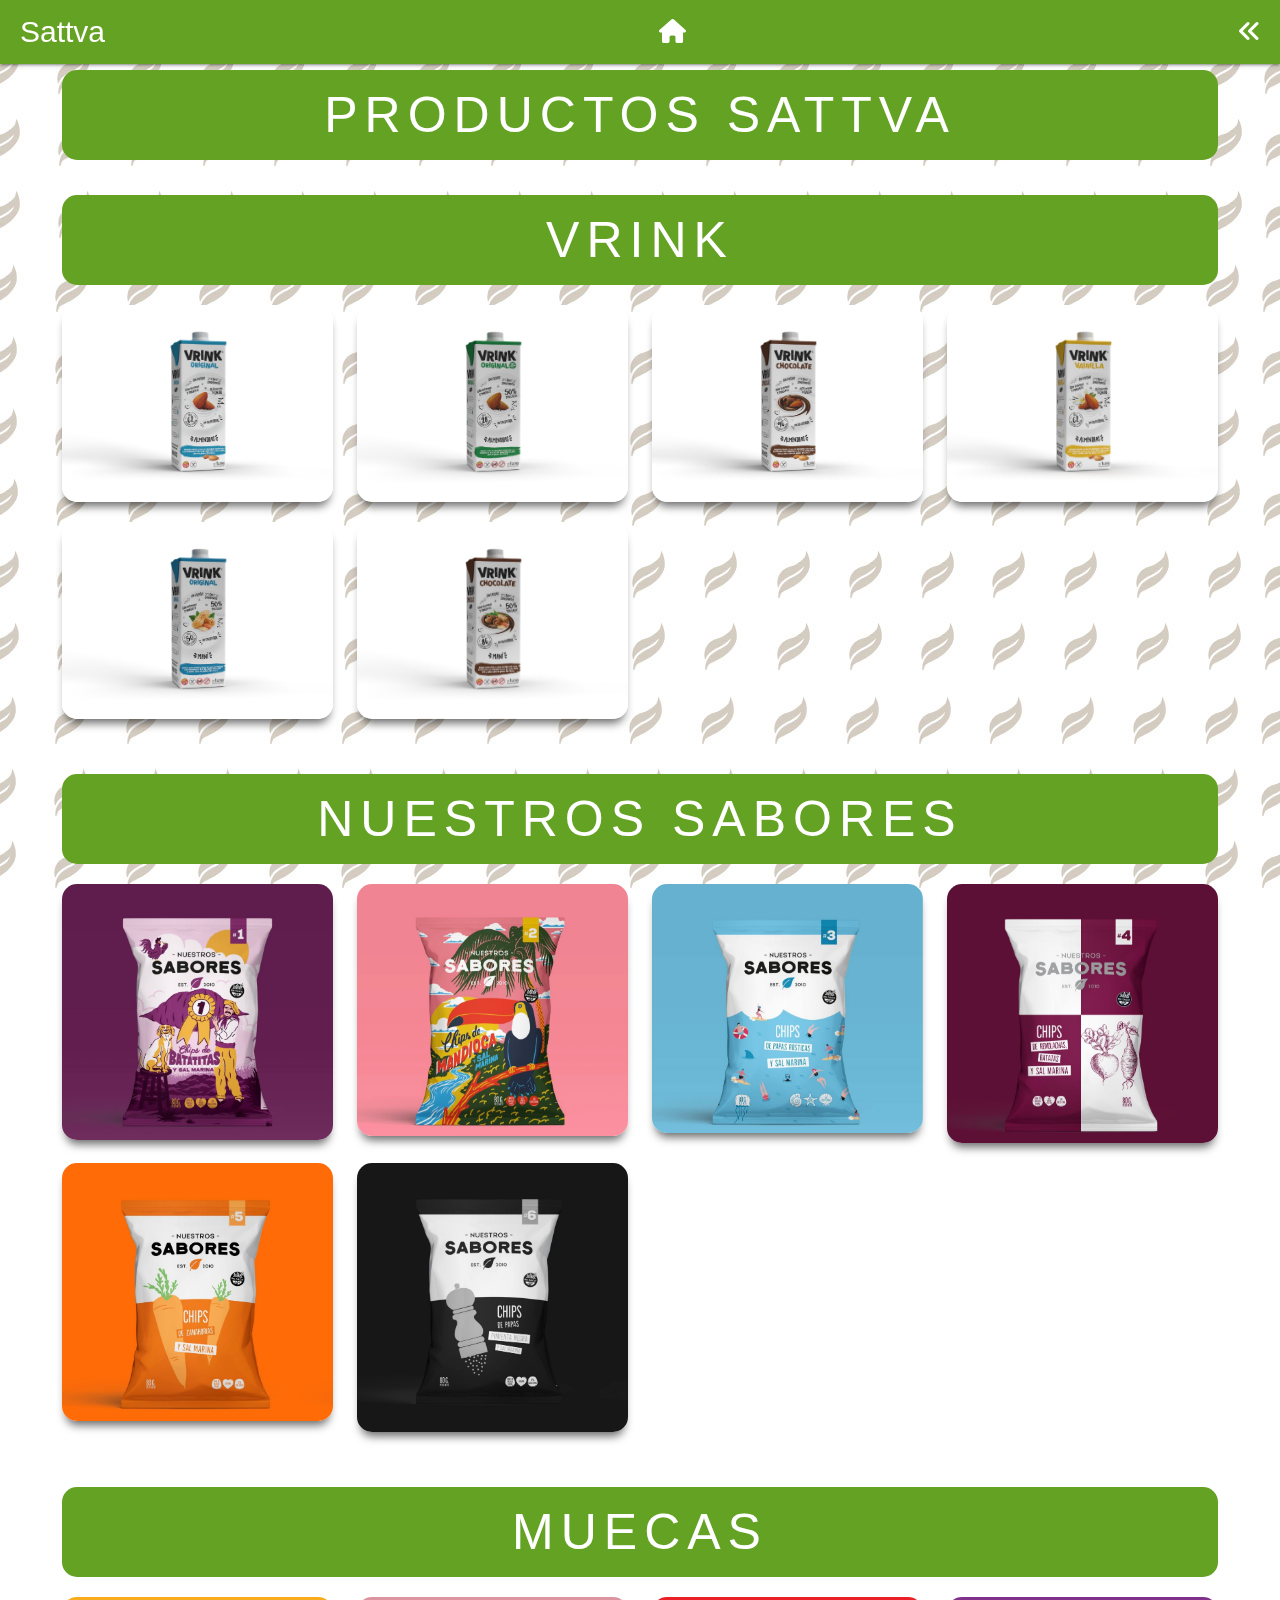
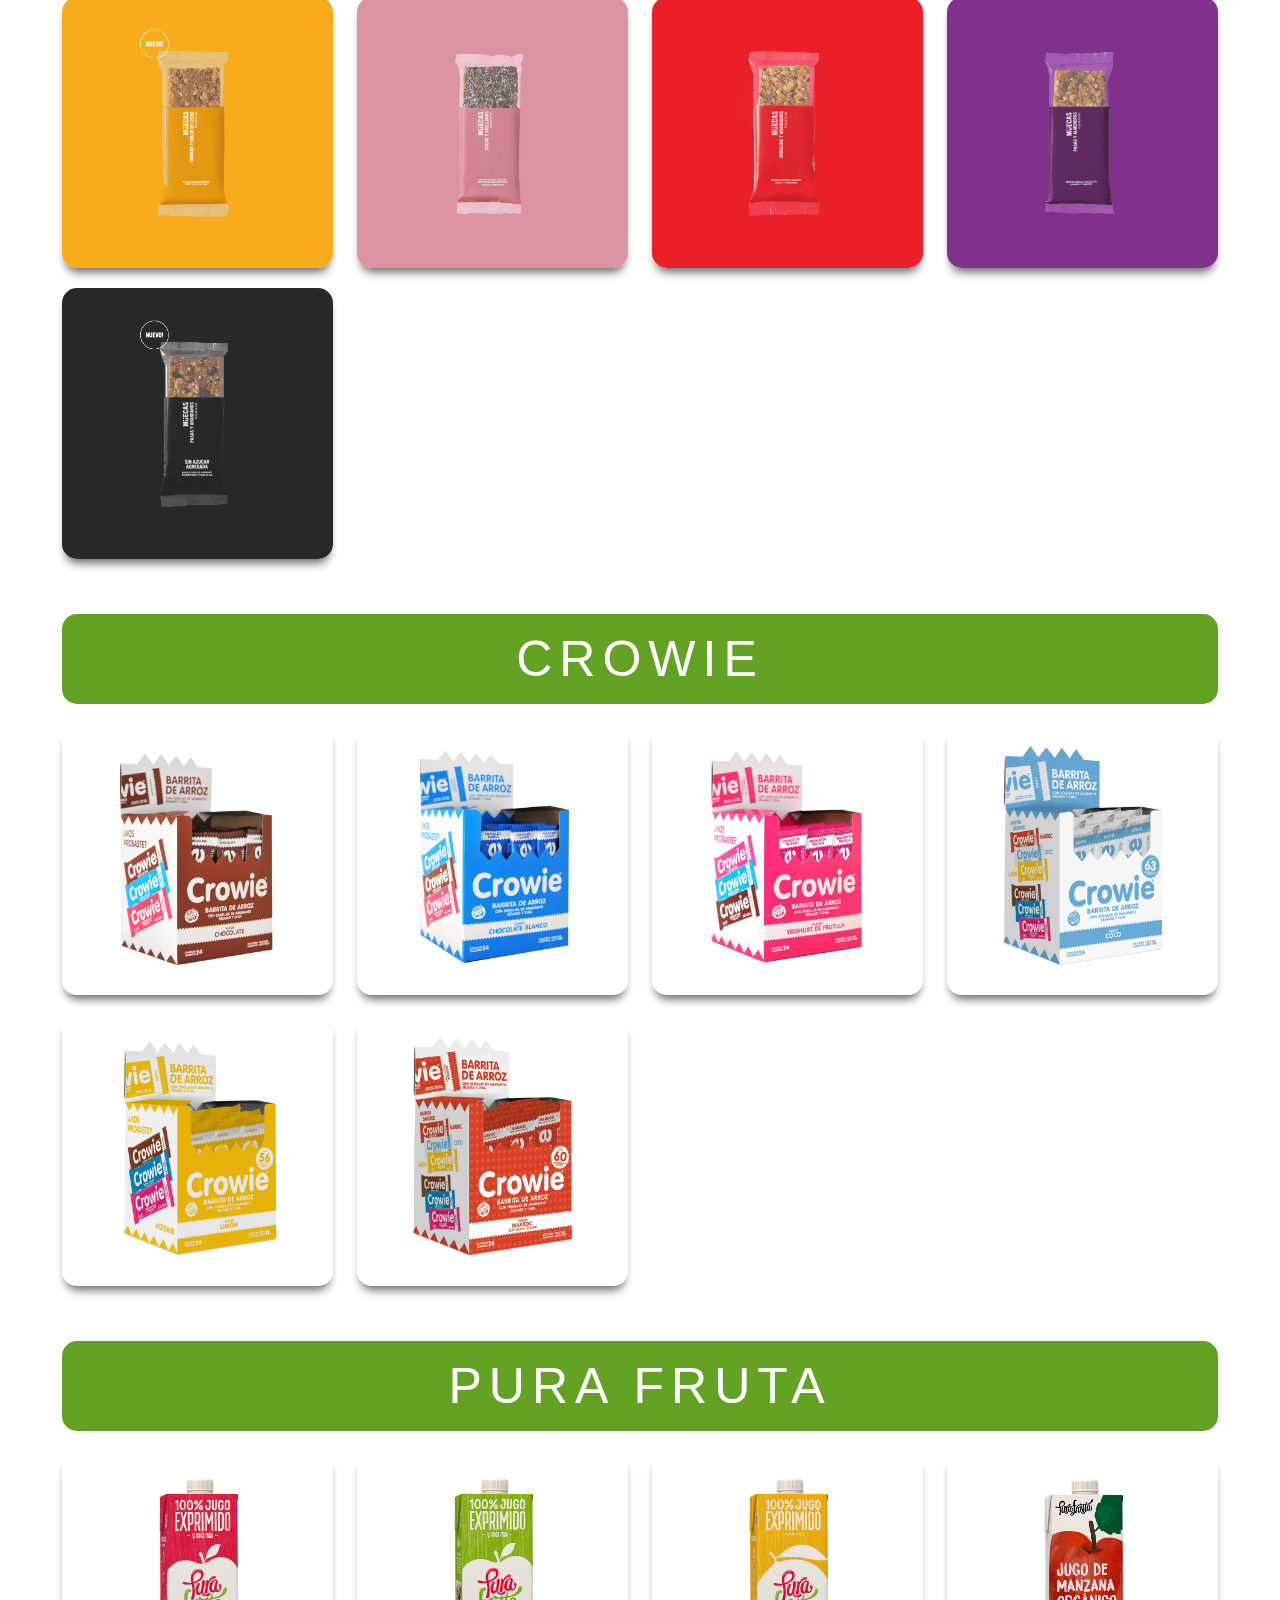
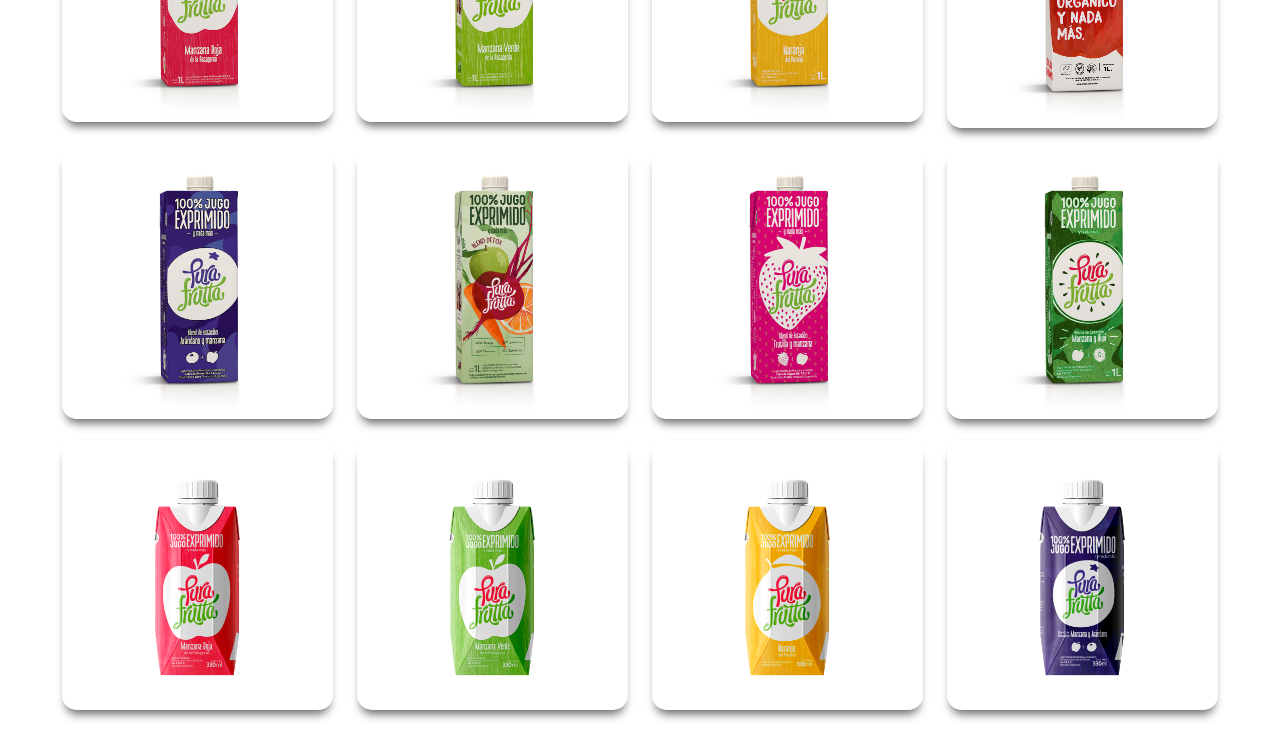
==== commit 2eef31cf: "Nvegacion de productos" ====
--- a/products.html
+++ b/products.html
@@ -17,7 +17,7 @@
             <a href="index.html" class="logo-line">Sattva</a>
             <a class="home-toggle" href="#products"><i class="fas fa-home"></i></a>
             <div class="nav-toggle" aria-label="Abrir Menu">
-                <i class="fas fa-bars"></i>
+                <i class="fas fa-angle-double-left"></i>
             </div>
         </nav>
 
--- a/css/stylesproducts.css
+++ b/css/stylesproducts.css
@@ -118,6 +118,11 @@
     line-height: 60px;
     padding: 0 20px;
     font-size: 30px;
+    transition: all 0.3s ease-in-out;
+}
+
+.logo-line:hover {
+    transform: scale(1.1);
 }
 
 
@@ -142,6 +147,12 @@
 
     transition: ease-in-out .5s;
 }
+
+.home-toggle:hover {
+    transform: translateY(-5px);
+}
+
+
 
 .navegacion {
     flex-direction: column;
@@ -199,7 +210,7 @@
 }
 
 .animacion {
-    transform: rotate(90deg);
+    transform: rotate(180deg);
 }
 
 @media screen and (max-width: 600px) {
@@ -207,6 +218,10 @@
         width: 90%;
     }
 
+    .titulo {
+        font-size: 30px;
+    }
+
 }
 
 @media screen and (max-width: 992px) {
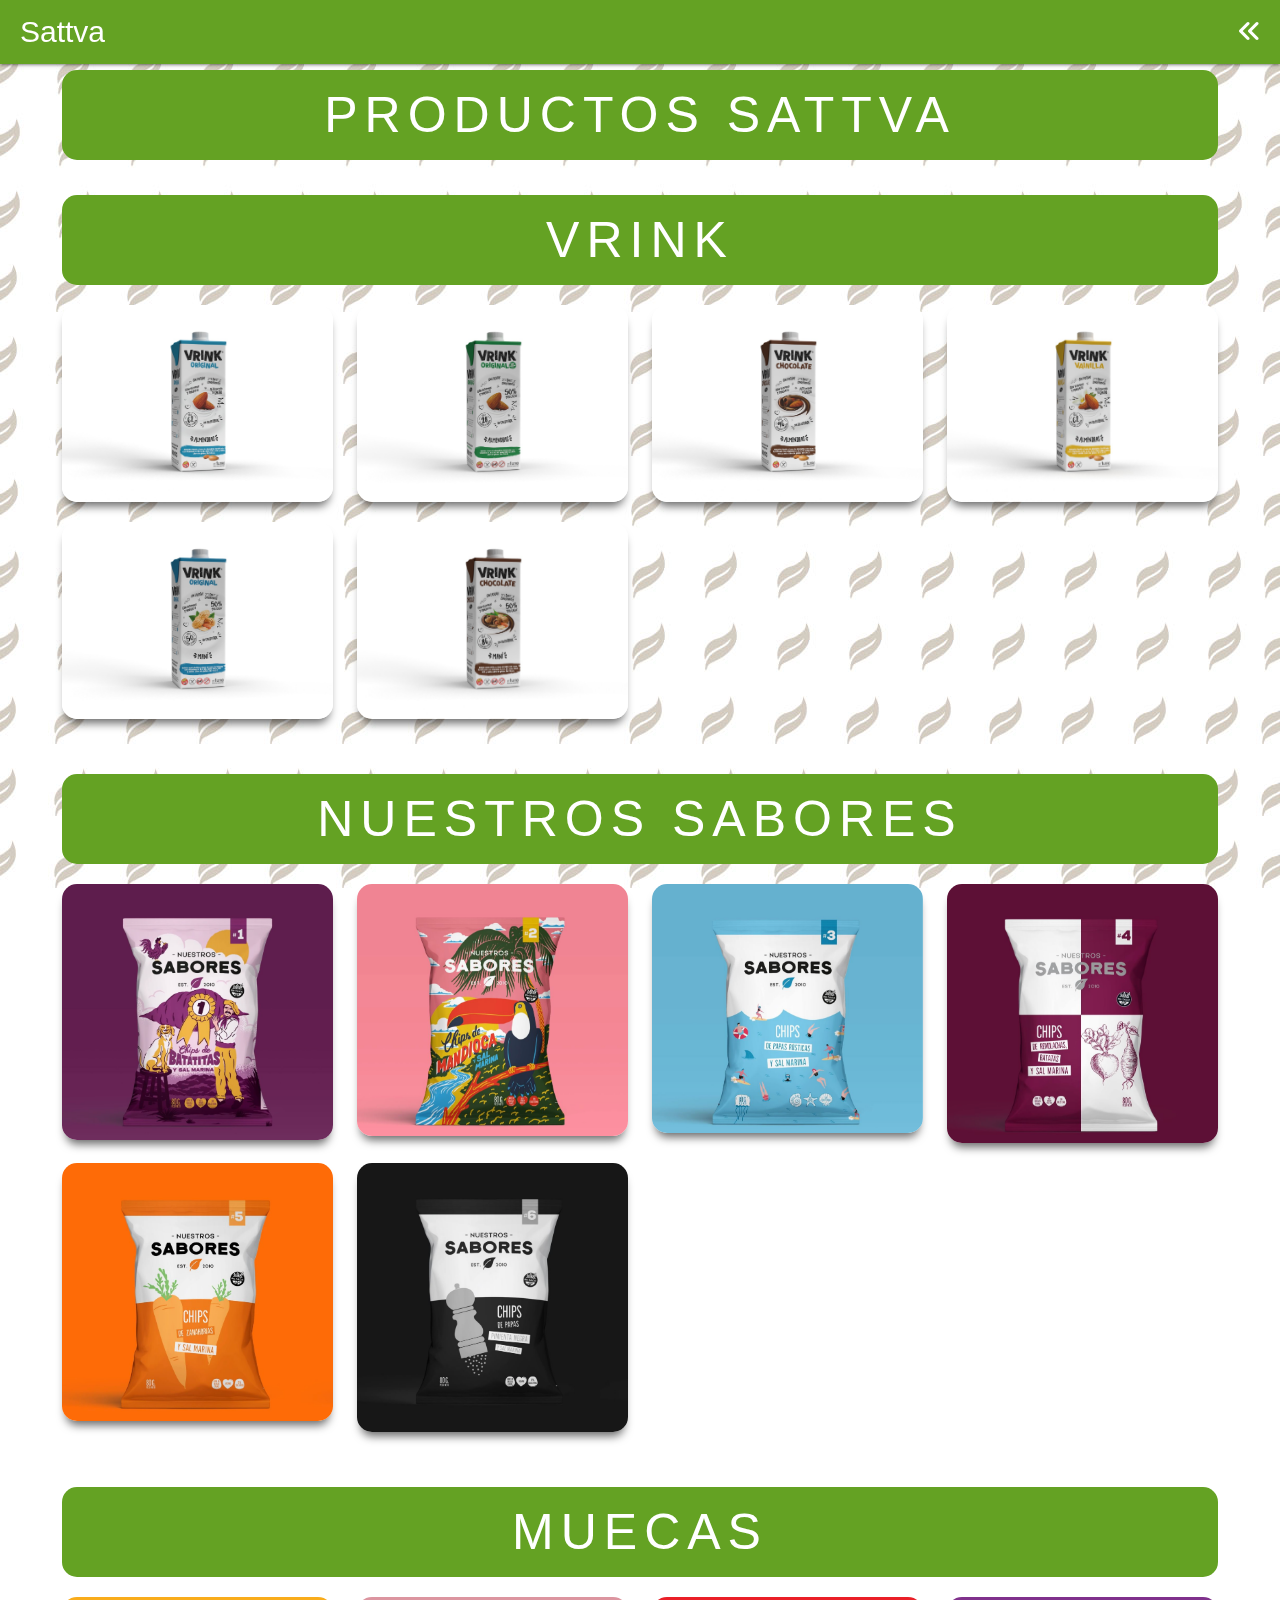
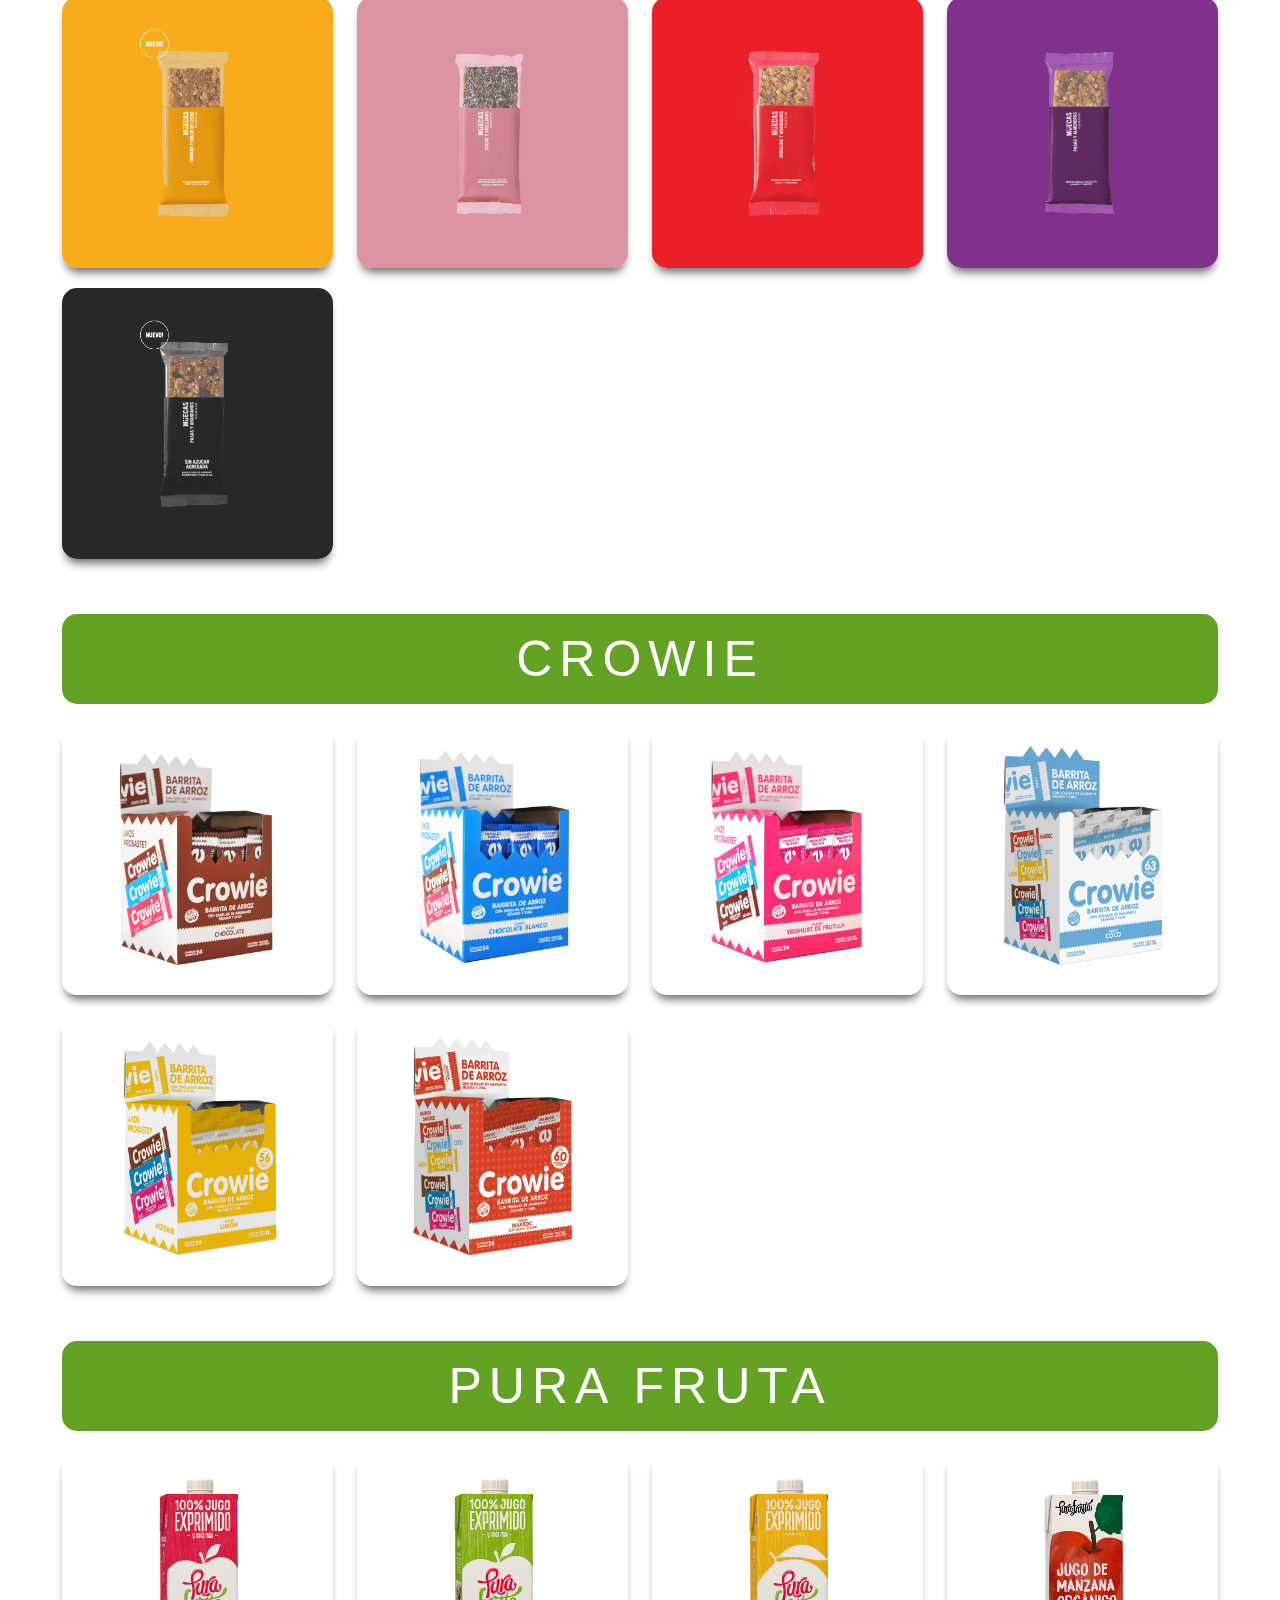
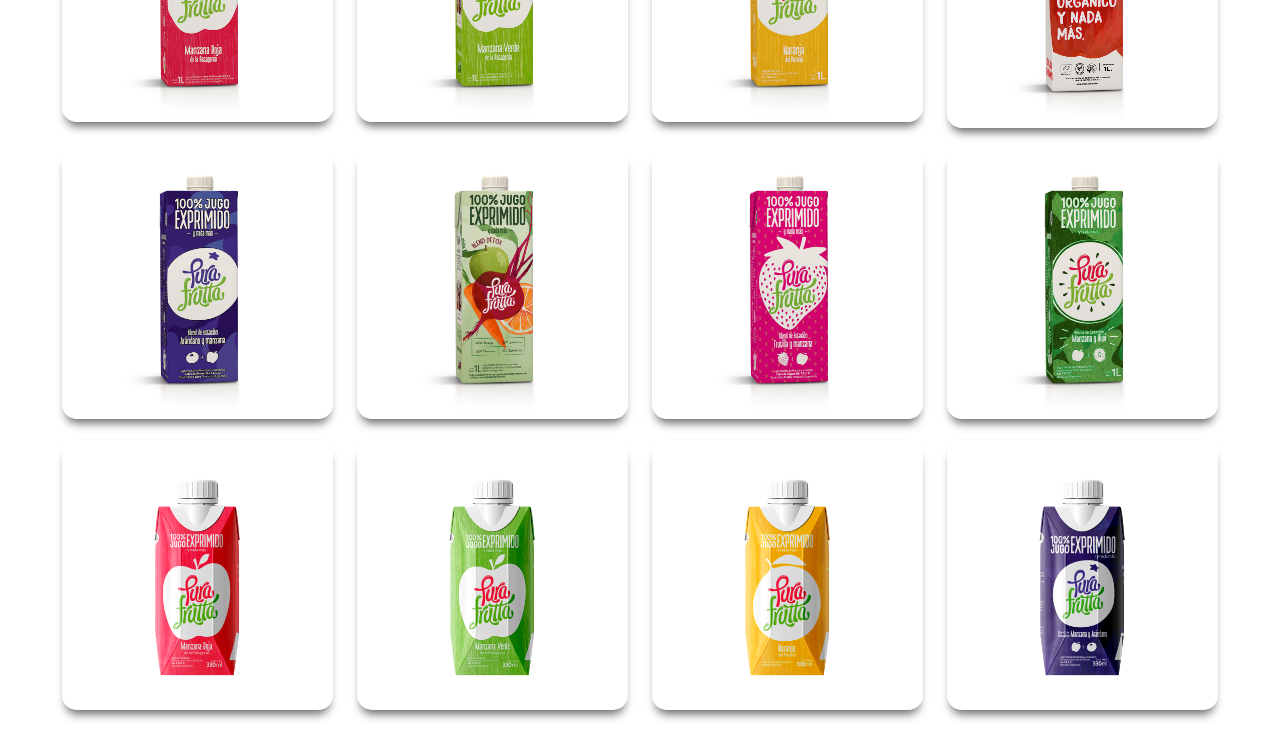
==== commit 69e8c4b3: "implementacion de ScrollTop" ====
--- a/products.html
+++ b/products.html
@@ -15,7 +15,6 @@
     <header class="header">
         <nav class="nav">
             <a href="index.html" class="logo-line">Sattva</a>
-            <a class="home-toggle" href="#products"><i class="fas fa-home"></i></a>
             <div class="nav-toggle" aria-label="Abrir Menu">
                 <i class="fas fa-angle-double-left"></i>
             </div>
@@ -31,6 +30,7 @@
             </ul>
         </div>
     </header>
+
     
     <main class="container">
         
@@ -300,6 +300,9 @@
         </div>
     </main>
 
+    <div id="button-up">
+        <i class="fas fa-chevron-up"></i>
+    </div>
     <script src="https://cdnjs.cloudflare.com/ajax/libs/materialize/1.0.0/js/materialize.min.js"></script>
     <script src="js/products.js"></script>
 </body>
--- a/css/stylesproducts.css
+++ b/css/stylesproducts.css
@@ -136,7 +136,7 @@
 }
 
 
-.nav-toggle, .home-toggle {
+.nav-toggle {
     color: white;
     background: none;
     border: none;
@@ -146,10 +146,6 @@
     cursor: pointer;
 
     transition: ease-in-out .5s;
-}
-
-.home-toggle:hover {
-    transform: translateY(-5px);
 }
 
 
@@ -213,6 +209,34 @@
     transform: rotate(180deg);
 }
 
+#button-up {
+    width: 60px;
+    height: 60px;
+    background-color: #c4d69c;
+    display: flex;
+    justify-content: center;
+    align-items: center;
+    color: #ffffff;
+    border-radius: 50%;
+    font-size: 20px;
+    position: fixed;
+    bottom: 50px;
+    right: 50px;
+    cursor: pointer;
+    border: 4px solid transparent;
+    transition: all 300ms ease;
+    transform: scale(0);
+}
+
+#button-up:hover {
+    transform: scale(1.1);
+    border-color: rgba(0,0,0,0.1);
+}
+
+.fas {
+    color: #ffffff;
+}
+
 @media screen and (max-width: 600px) {
     .materialbox-caption {
         width: 90%;
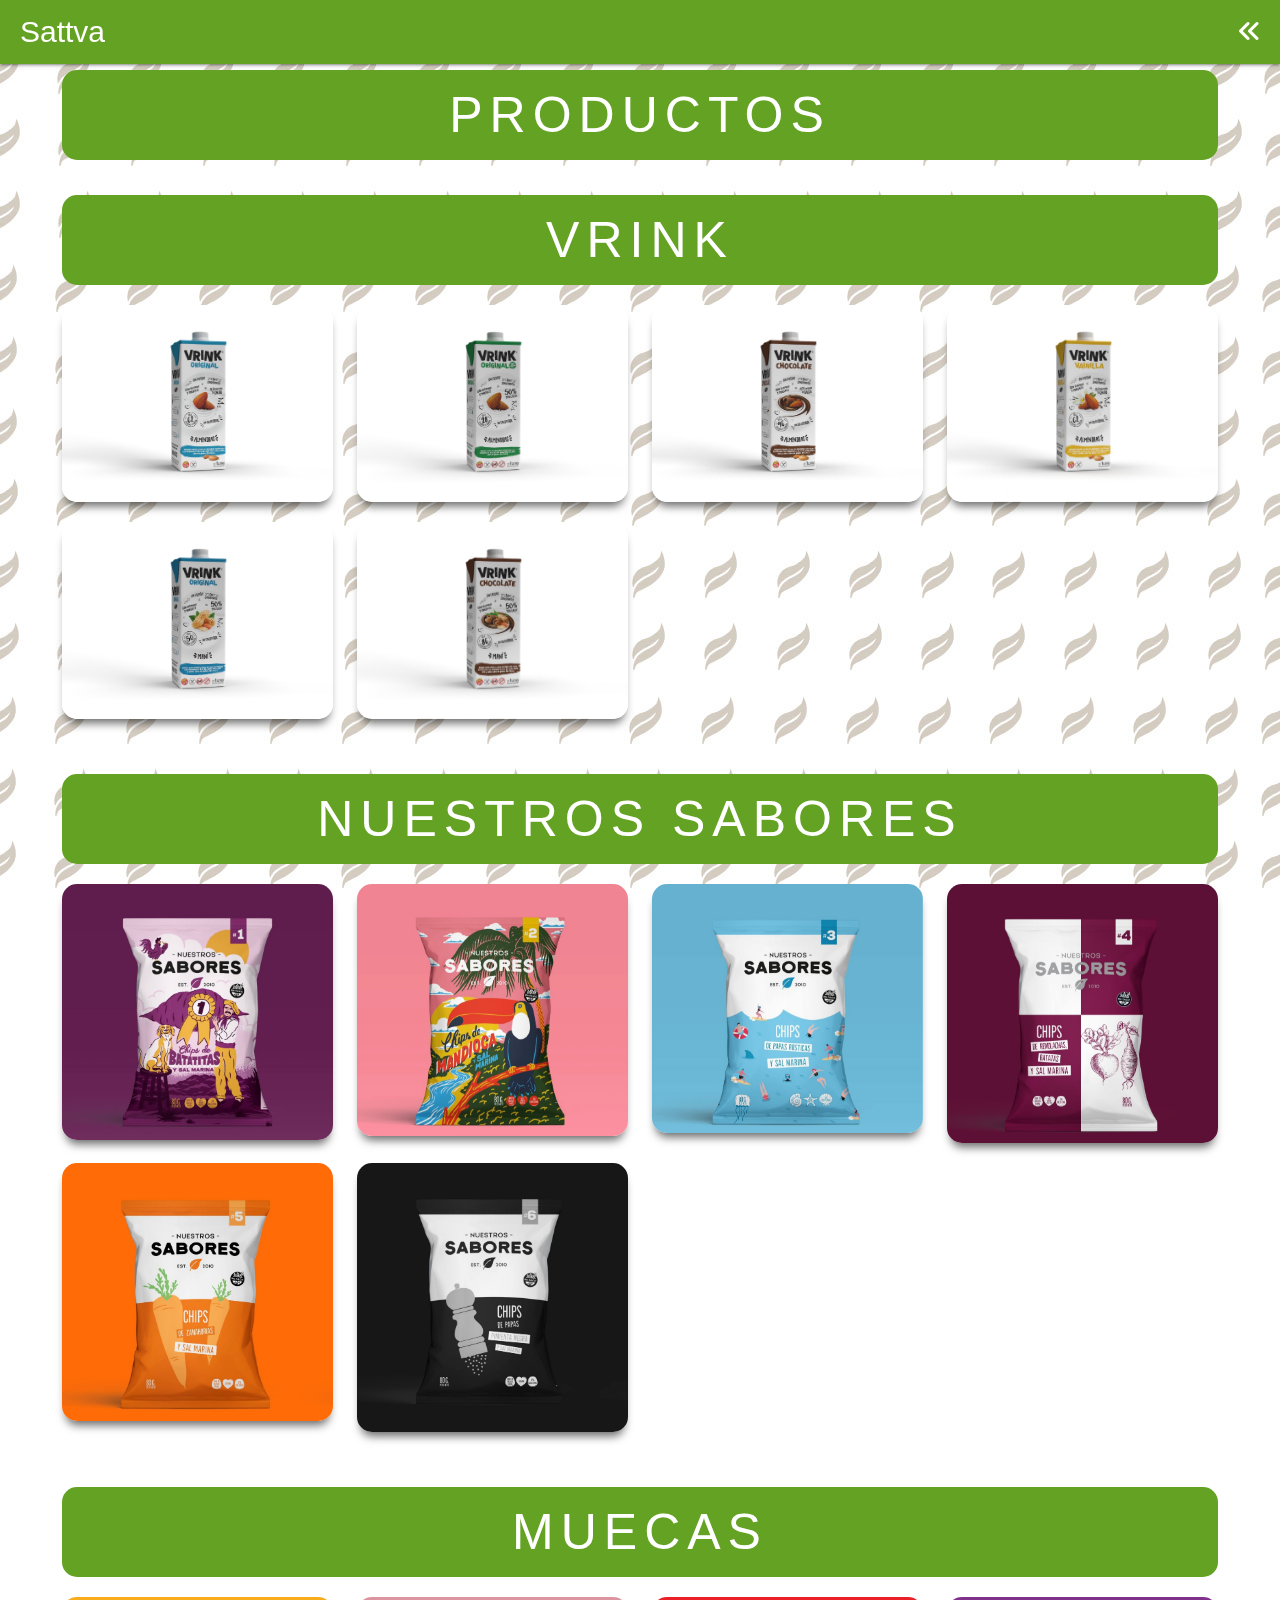
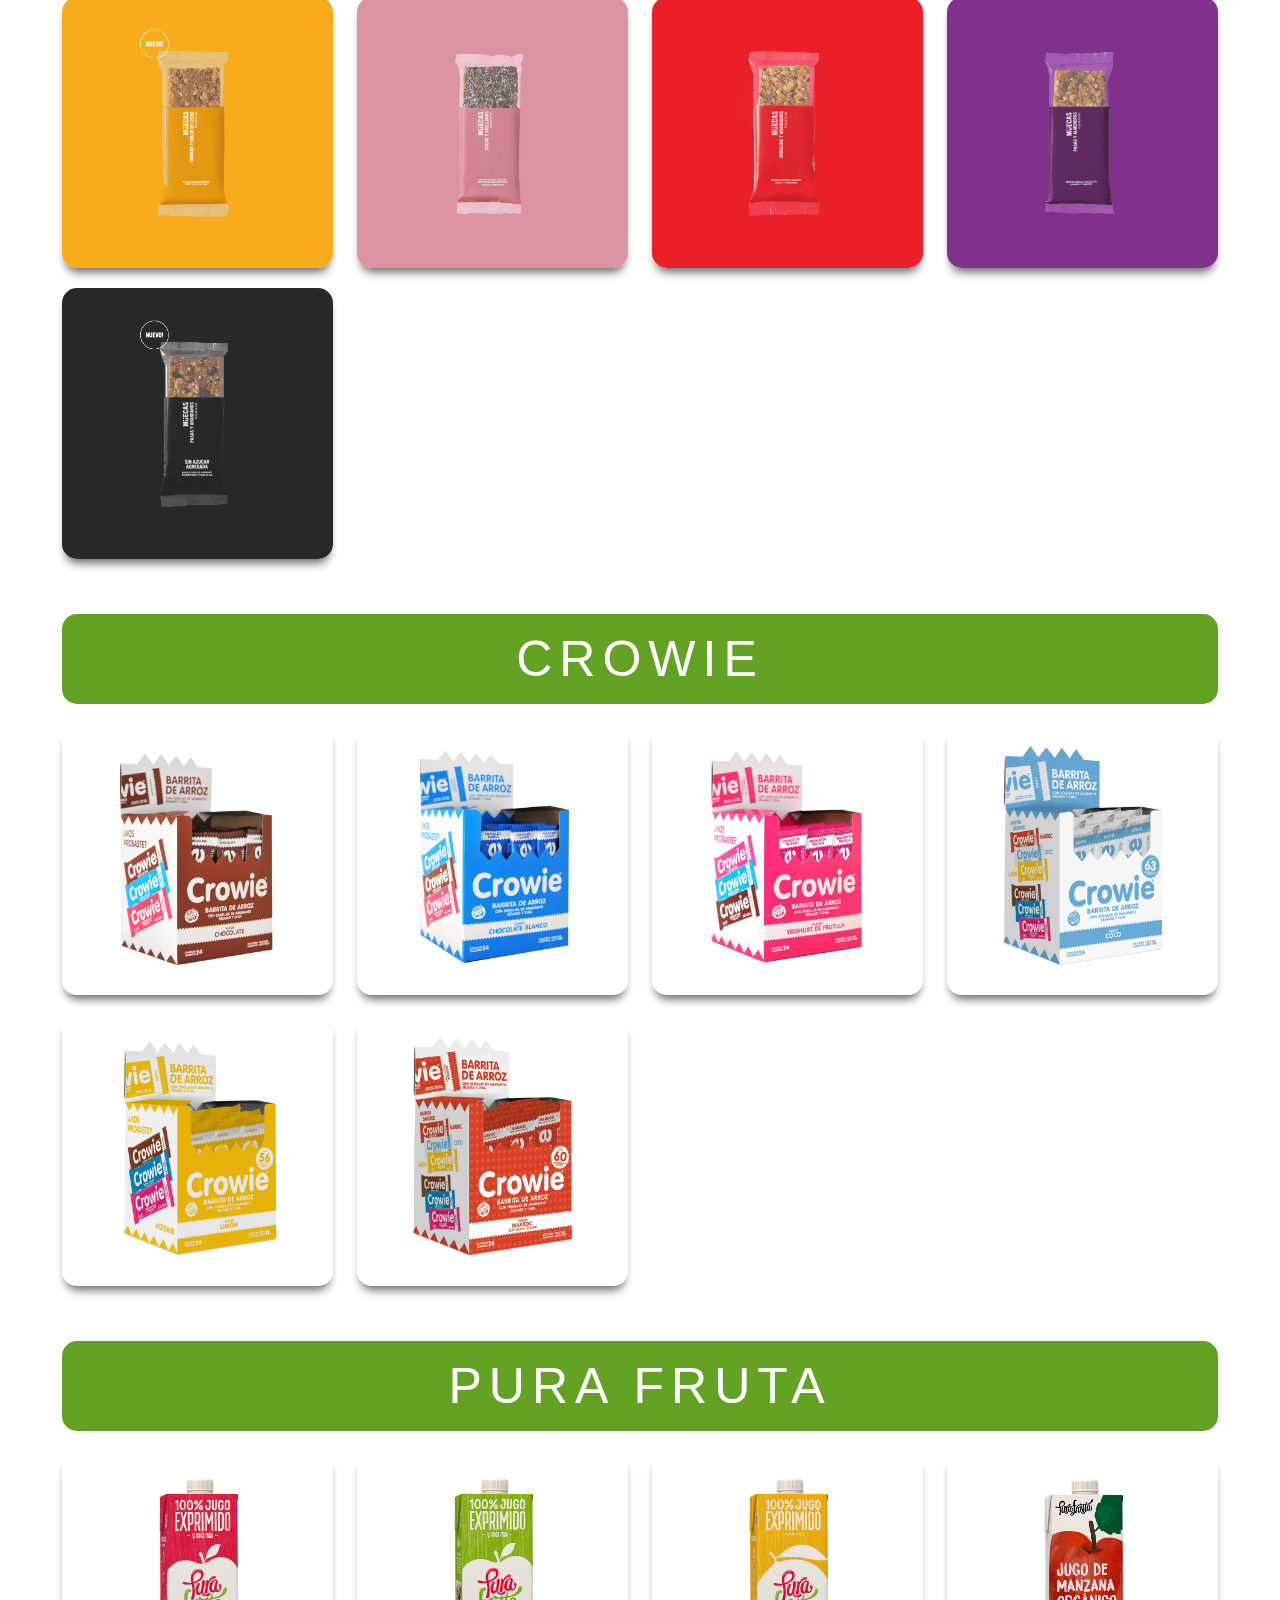
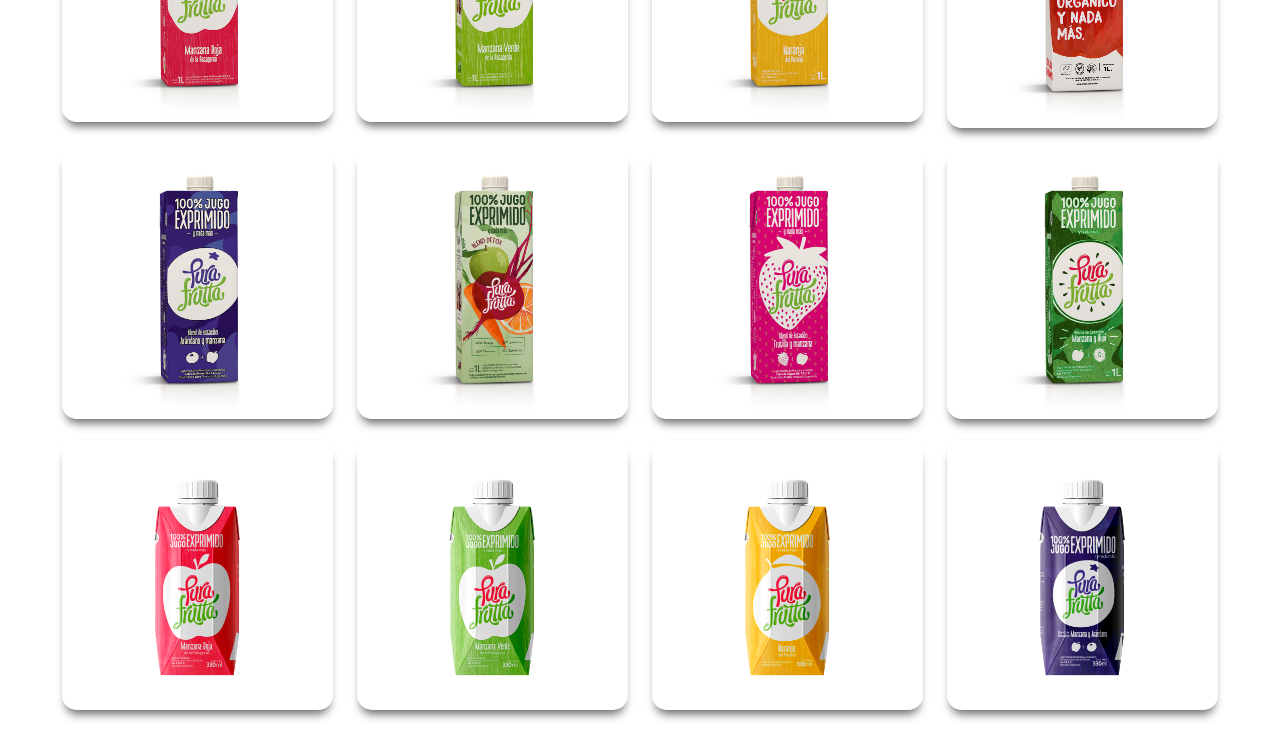
==== commit b21dff05: "Ajustes Responsive" ====
--- a/products.html
+++ b/products.html
@@ -40,7 +40,7 @@
 
         <div class="row">
             <div class="col s12 center-align">
-                <h1 class="titulo">Productos Sattva</h1>
+                <h1 class="titulo">Productos</h1>
             </div>
         </div>
 
--- a/css/stylesproducts.css
+++ b/css/stylesproducts.css
@@ -91,7 +91,7 @@
     height: auto;
     padding: 10px;
     margin: auto;
-    background: rosybrown;
+    background: #c4d69c;
     border-radius: 15px;
     box-shadow: 5px 5px #fff;
     font-size: 20px;
@@ -243,7 +243,9 @@
     }
 
     .titulo {
-        font-size: 30px;
+        font-size: 15px;
+        overflow: hidden;
+        font-weight: bold;
     }
 
 }
